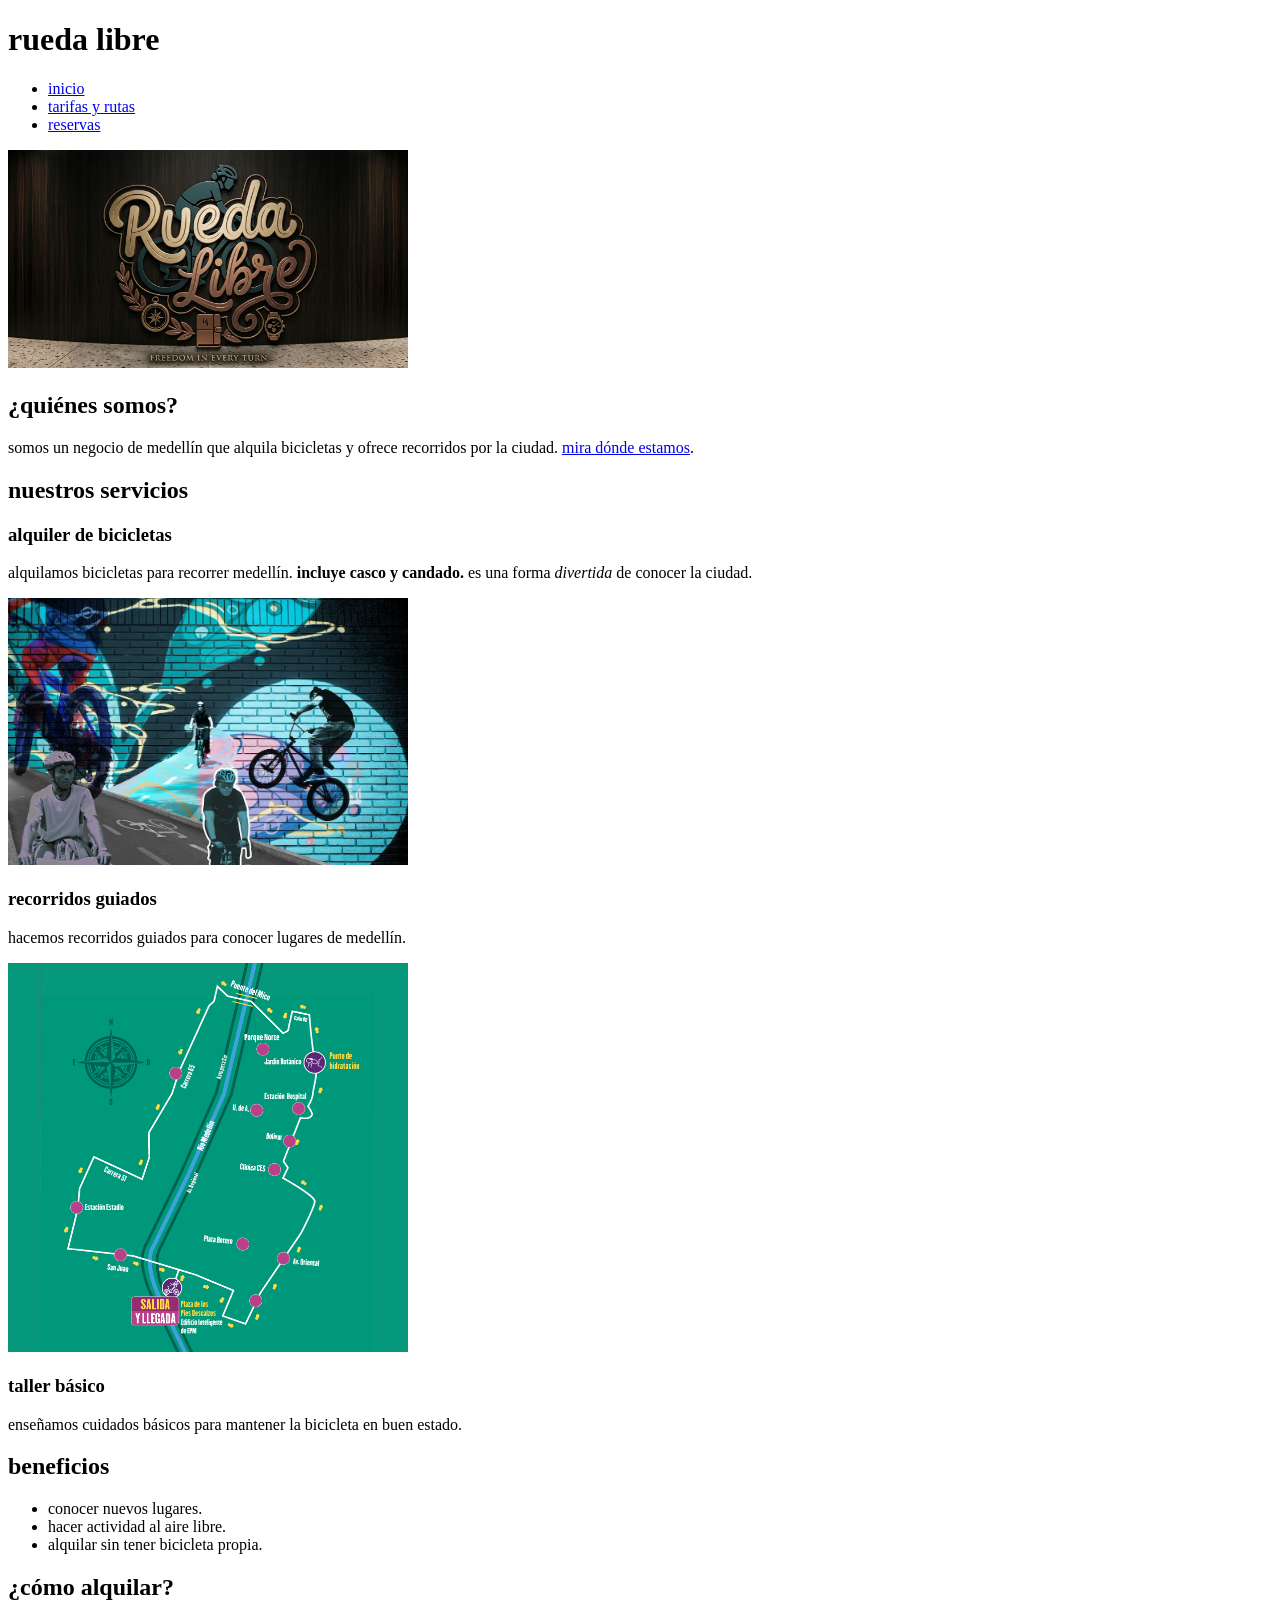
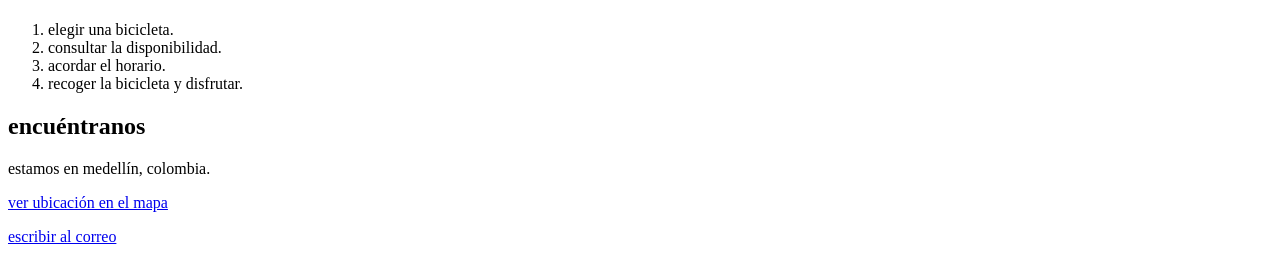
==== index.html @ 430a4cca "actualizar bitacora y estilos" ====
<!DOCTYPE html>
<html lang="es">
<head>
    <meta charset="UTF-8">
    <title>rueda libre</title>
</head>
<body>

    <h1>rueda libre</h1>
      
<ul>
    <li><a href="index.html">inicio</a></li>
    <li><a href="paginas/tarifas.html">tarifas y rutas</a></li>
    <li><a href="paginas/reservas.html">reservas</a></li>
</ul>
    <img src="img/portada.jpg" alt="bicicletas de rueda libre" width="400">

    <h2>¿quiénes somos?</h2>
    <p>somos un negocio de medellín que alquila bicicletas y ofrece recorridos por la ciudad. <a href="#encuentranos">mira dónde estamos</a>.</p>

    <h2>nuestros servicios</h2>

    <h3>alquiler de bicicletas</h3>
    <p>alquilamos bicicletas para recorrer medellín. <strong>incluye casco y candado.</strong> es una forma <em>divertida</em> de conocer la ciudad.</p>
    <img src="img/bicicleta.jpg" alt="bicicleta para alquilar" width="400">

    <h3>recorridos guiados</h3>
    <p>hacemos recorridos guiados para conocer lugares de medellín.</p>
    <img src="img/rutas.jpg" alt="personas recorriendo una ruta en bicicleta" width="400">

    <h3>taller básico</h3>
    <p>enseñamos cuidados básicos para mantener la bicicleta en buen estado.</p>

    <h2>beneficios</h2>
    <ul>
        <li>conocer nuevos lugares.</li>
        <li>hacer actividad al aire libre.</li>
        <li>alquilar sin tener bicicleta propia.</li>
    </ul>

    <h2>¿cómo alquilar?</h2>
    <ol>
        <li>elegir una bicicleta.</li>
        <li>consultar la disponibilidad.</li>
        <li>acordar el horario.</li>
        <li>recoger la bicicleta y disfrutar.</li>
    </ol>

    <h2 id="encuentranos">encuéntranos</h2>
    <p>estamos en medellín, colombia.</p>
    <p><a href="https://www.google.com/maps/search/?api=1&query=Medellin+Colombia" target="_blank">ver ubicación en el mapa</a></p>
    <p><a href="mailto:hola@ruedalibre.example">escribir al correo</a></p>

</body>
</html>
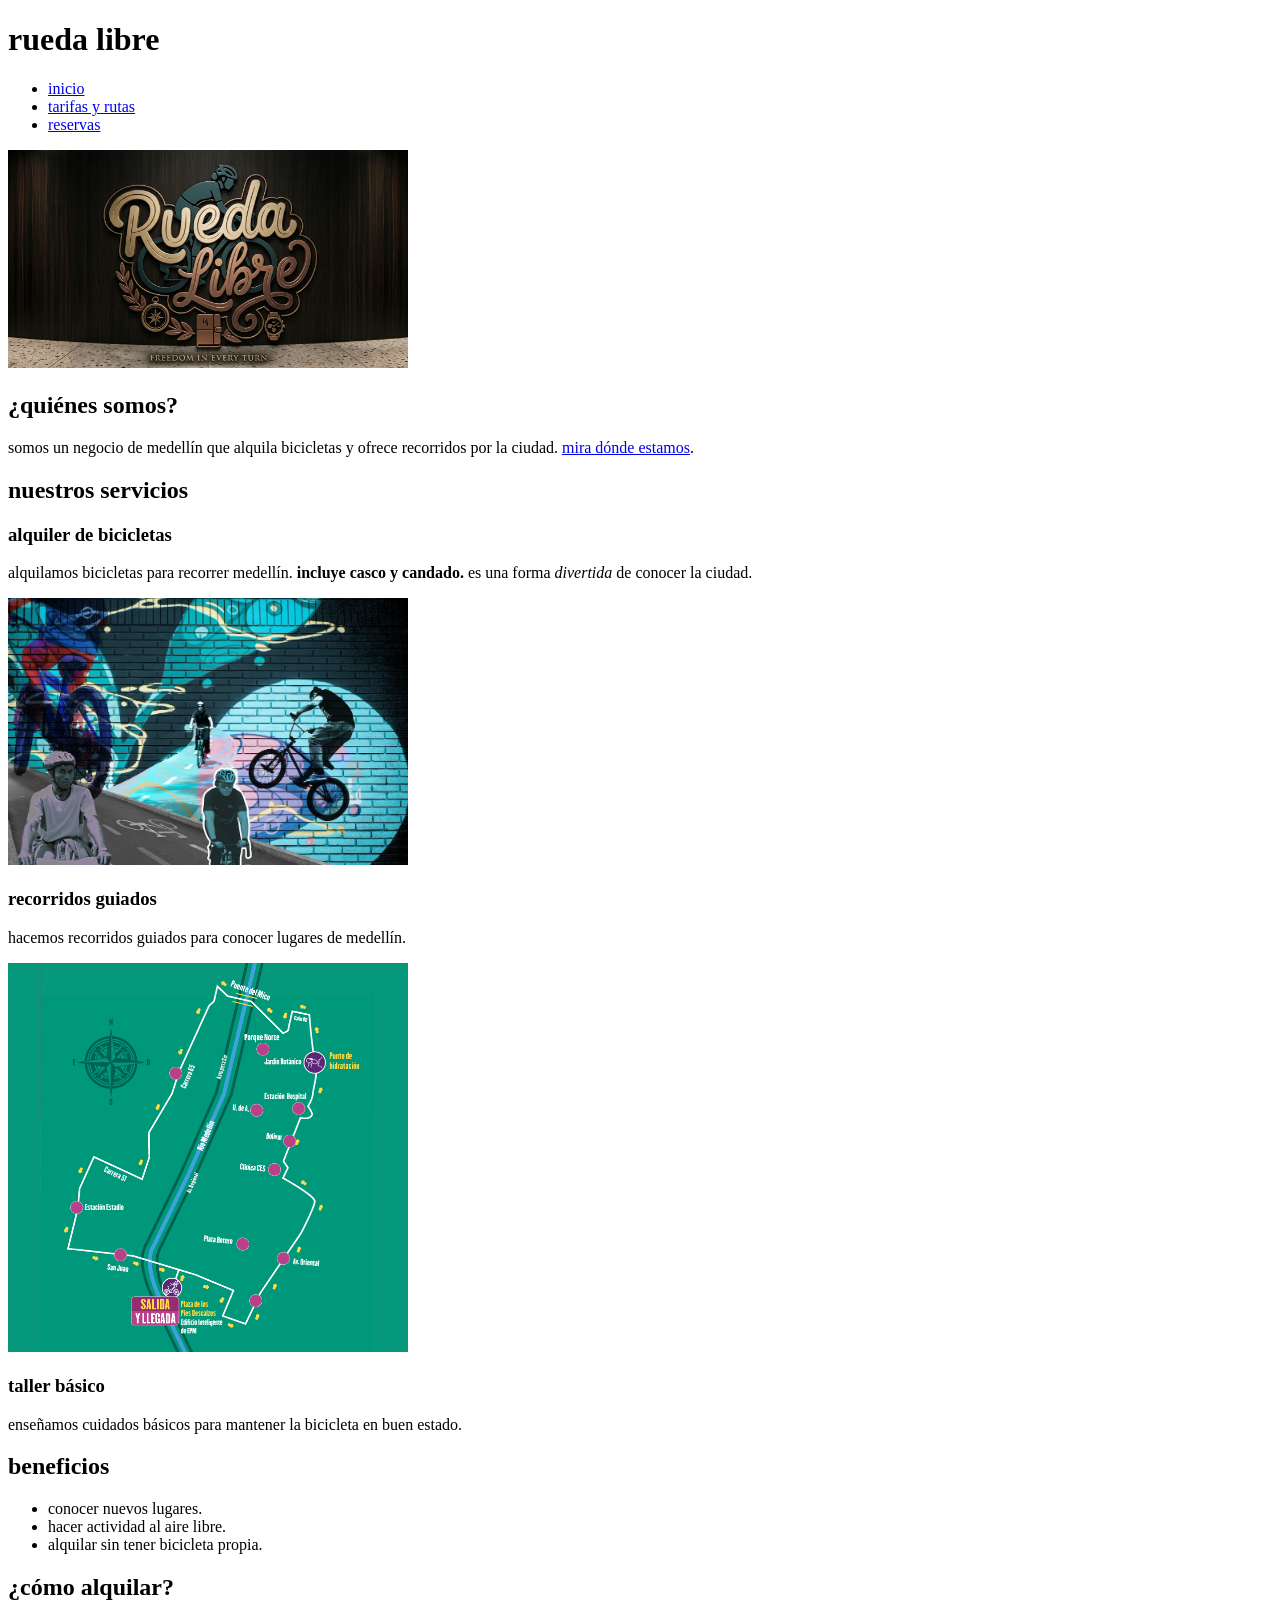
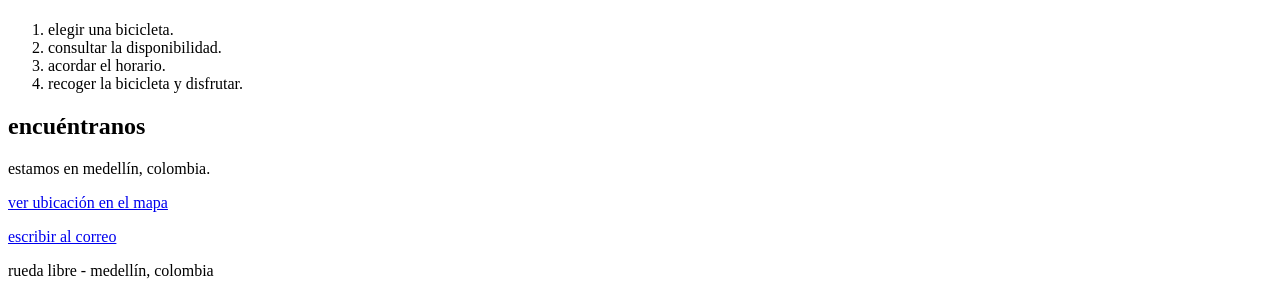
==== commit 44a6f38a: "mini reto 5 estructura semantica" ====
--- a/index.html
+++ b/index.html
@@ -1,55 +1,86 @@
+
+
 <!DOCTYPE html>
 <html lang="es">
 <head>
     <meta charset="UTF-8">
+    <meta name="viewport" content="width=device-width, initial-scale=1.0">
     <title>rueda libre</title>
 </head>
 <body>
 
-    <h1>rueda libre</h1>
-      
-<ul>
-    <li><a href="index.html">inicio</a></li>
-    <li><a href="paginas/tarifas.html">tarifas y rutas</a></li>
-    <li><a href="paginas/reservas.html">reservas</a></li>
-</ul>
-    <img src="img/portada.jpg" alt="bicicletas de rueda libre" width="400">
+    <header>
+        <h1>rueda libre</h1>
 
-    <h2>¿quiénes somos?</h2>
-    <p>somos un negocio de medellín que alquila bicicletas y ofrece recorridos por la ciudad. <a href="#encuentranos">mira dónde estamos</a>.</p>
+        <nav>
+            <ul>
+                <li><a href="index.html">inicio</a></li>
+                <li><a href="paginas/tarifas.html">tarifas y rutas</a></li>
+                <li><a href="paginas/reservas.html">reservas</a></li>
+            </ul>
+        </nav>
+    </header>
 
-    <h2>nuestros servicios</h2>
+    <main>
+        <img src="img/portada.jpg" alt="bicicletas de rueda libre" width="400">
 
-    <h3>alquiler de bicicletas</h3>
-    <p>alquilamos bicicletas para recorrer medellín. <strong>incluye casco y candado.</strong> es una forma <em>divertida</em> de conocer la ciudad.</p>
-    <img src="img/bicicleta.jpg" alt="bicicleta para alquilar" width="400">
+        <section>
+            <h2>¿quiénes somos?</h2>
+            <p>somos un negocio de medellín que alquila bicicletas y ofrece recorridos por la ciudad. <a href="#encuentranos">mira dónde estamos</a>.</p>
+        </section>
 
-    <h3>recorridos guiados</h3>
-    <p>hacemos recorridos guiados para conocer lugares de medellín.</p>
-    <img src="img/rutas.jpg" alt="personas recorriendo una ruta en bicicleta" width="400">
+        <section>
+            <h2>nuestros servicios</h2>
 
-    <h3>taller básico</h3>
-    <p>enseñamos cuidados básicos para mantener la bicicleta en buen estado.</p>
+            <article>
+                <h3>alquiler de bicicletas</h3>
+                <p>alquilamos bicicletas para recorrer medellín. <strong>incluye casco y candado.</strong> es una forma <em>divertida</em> de conocer la ciudad.</p>
+                <img src="img/bicicleta.jpg" alt="bicicleta para alquilar" width="400">
+            </article>
 
-    <h2>beneficios</h2>
-    <ul>
-        <li>conocer nuevos lugares.</li>
-        <li>hacer actividad al aire libre.</li>
-        <li>alquilar sin tener bicicleta propia.</li>
-    </ul>
+            <article>
+                <h3>recorridos guiados</h3>
+                <p>hacemos recorridos guiados para conocer lugares de medellín.</p>
+                <img src="img/rutas.jpg" alt="personas recorriendo una ruta en bicicleta" width="400">
+            </article>
 
-    <h2>¿cómo alquilar?</h2>
-    <ol>
-        <li>elegir una bicicleta.</li>
-        <li>consultar la disponibilidad.</li>
-        <li>acordar el horario.</li>
-        <li>recoger la bicicleta y disfrutar.</li>
-    </ol>
+            <article>
+                <h3>taller básico</h3>
+                <p>enseñamos cuidados básicos para mantener la bicicleta en buen estado.</p>
+            </article>
+        </section>
 
-    <h2 id="encuentranos">encuéntranos</h2>
-    <p>estamos en medellín, colombia.</p>
-    <p><a href="https://www.google.com/maps/search/?api=1&query=Medellin+Colombia" target="_blank">ver ubicación en el mapa</a></p>
-    <p><a href="mailto:hola@ruedalibre.example">escribir al correo</a></p>
+        <section>
+            <h2>beneficios</h2>
+            <ul>
+                <li>conocer nuevos lugares.</li>
+                <li>hacer actividad al aire libre.</li>
+                <li>alquilar sin tener bicicleta propia.</li>
+            </ul>
+        </section>
+        <section>
+            <h2>¿cómo alquilar?</h2>
+            <ol>
+                <li>elegir una bicicleta.</li>
+                <li>consultar la disponibilidad.</li>
+                <li>acordar el horario.</li>
+                <li>recoger la bicicleta y disfrutar.</li>
+            </ol>
+        </section>
+        <section id="encuentranos">
+            <h2>encuéntranos</h2>
+            <p>estamos en medellín, colombia.</p>
+            <p><a href="https://www.google.com/maps/search/?api=1&query=Medellin+Colombia" target="_blank" rel="noopener noreferrer">ver ubicación en el mapa</a></p>
+            <p><a href="mailto:hola@ruedalibre.example">escribir al correo</a></p>
+        </section>
+    </main>
+
+
+    <footer>
+        <p>rueda libre - medellín, colombia</p>
+    </footer>
+
 
 </body>
-</html>
+   
+  </html>
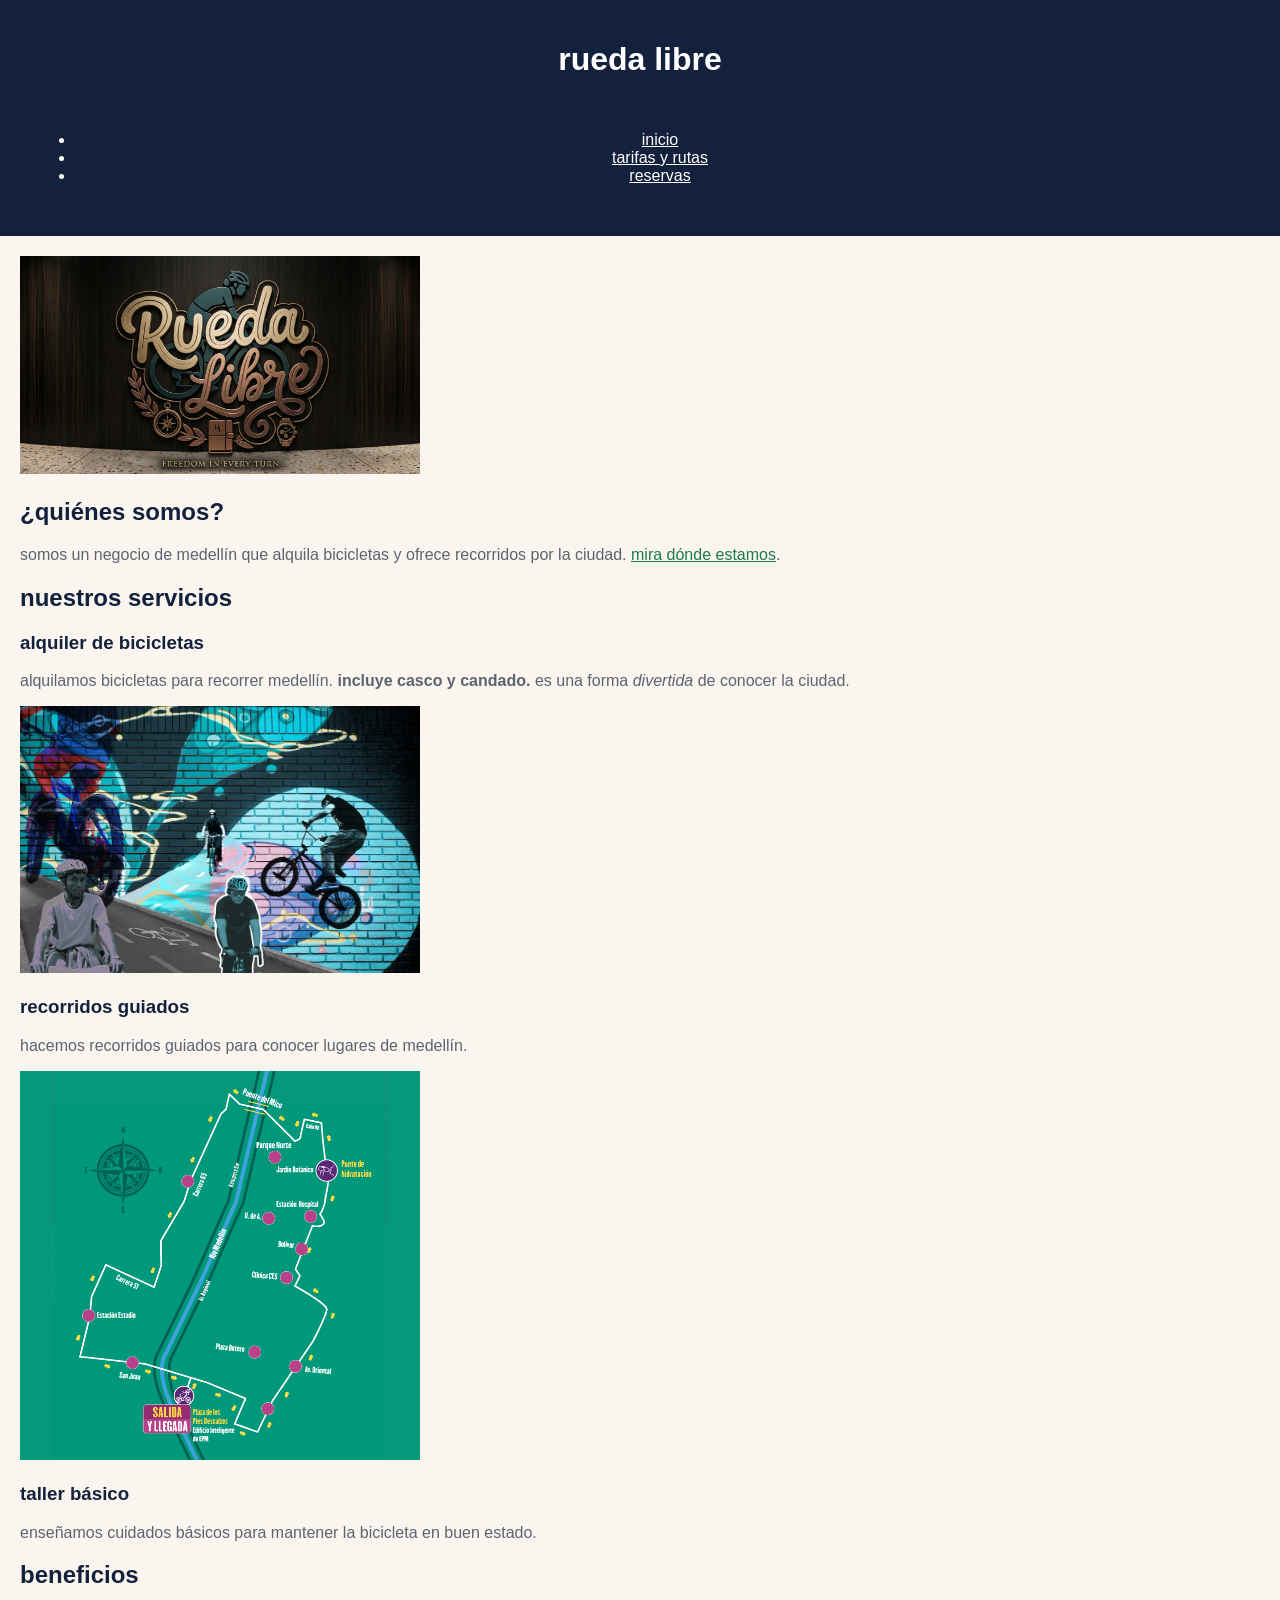
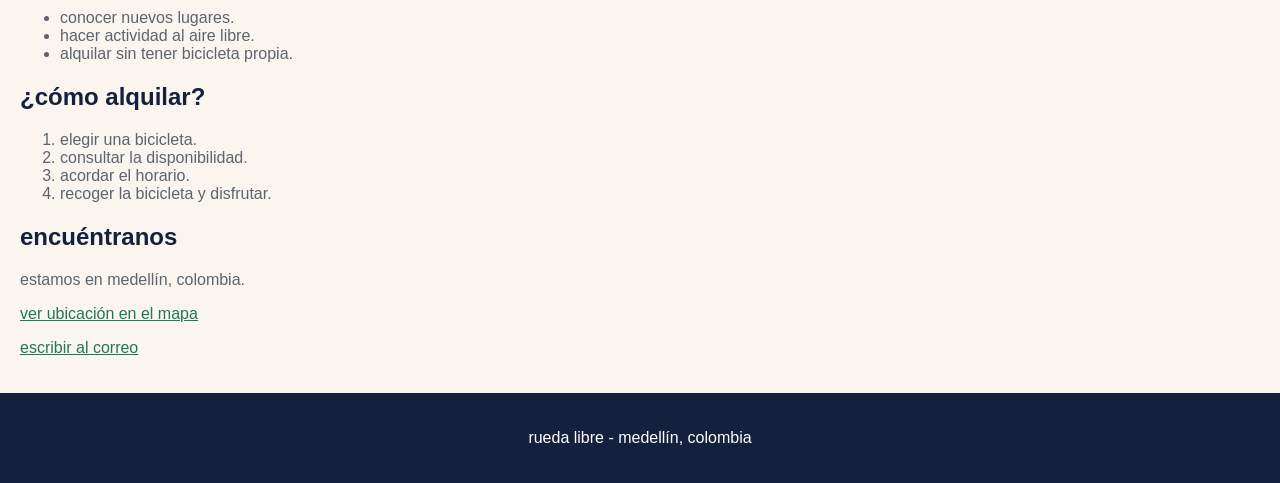
==== commit ede2d760: "mini reto 8 parte de css con colores" ====
--- a/index.html
+++ b/index.html
@@ -6,6 +6,7 @@
     <meta charset="UTF-8">
     <meta name="viewport" content="width=device-width, initial-scale=1.0">
     <title>rueda libre</title>
+    <link rel="stylesheet" href="css/styles.css">
 </head>
 <body>
 
--- a/css/styles.css
+++ b/css/styles.css
@@ -0,0 +1,128 @@
+
+body {
+    font-family: Arial, sans-serif;
+    background-color: #FAF6EF;
+    color: #5B6470;
+    margin: 0;
+    padding: 0;
+}
+
+h1, h2, h3 {
+    color: #14213D;
+}
+
+
+header {
+    background-color: #14213D;
+    color: white;
+    text-align: center;
+    padding: 20px;
+}
+
+header h1 {
+    color: white;
+}
+
+
+nav {
+    background-color: #14213D;
+    padding: 15px;
+    text-align: center;
+}
+
+nav a {
+    color: white;
+    margin: 10px;
+}
+
+nav a:hover {
+    color: #F39A2B;
+}
+
+/* Contenido */
+
+main {
+    padding: 20px;
+}
+
+a {
+    color: #1E7A4F;
+  }
+
+button {
+    background-color: #1E7A4F;
+    color: white;
+    padding: 10px 15px;
+    border: none;
+    border-radius: 5px;
+    cursor: pointer;
+}
+
+button:hover {
+    background-color: #14213D;
+}
+
+
+table {
+    width: 100%;
+    border-collapse: collapse;
+}
+
+th, td {
+    border: 1px solid #5B6470;
+    padding: 10px;
+    text-align: center;
+}
+
+th {
+    background-color: #14213D;
+    color: white;
+}
+
+
+img {
+    max-width: 100%;
+    height: auto;
+}
+
+
+label {
+    display: block;
+    margin-top: 10px;
+    color: #14213D;
+}
+
+input, select, textarea {
+    padding: 10px;
+    margin-top: 5px;
+    margin-bottom: 10px;
+    border: 1px solid #5B6470;
+    border-radius: 4px;
+}
+
+
+a:focus, button:focus, input:focus, textarea:focus, select:focus {
+    outline: 3px solid #F39A2B;
+}
+
+
+footer {
+    background-color: #14213D;
+    color: white;
+    text-align: center;
+    padding: 20px;
+}
+
+footer a {
+    color: white;
+}
+@media (max-width: 600px) {
+    nav a {
+        display: block;
+        margin: 10px;
+    }
+
+    table {
+        font-size: 14px;
+    }
+}
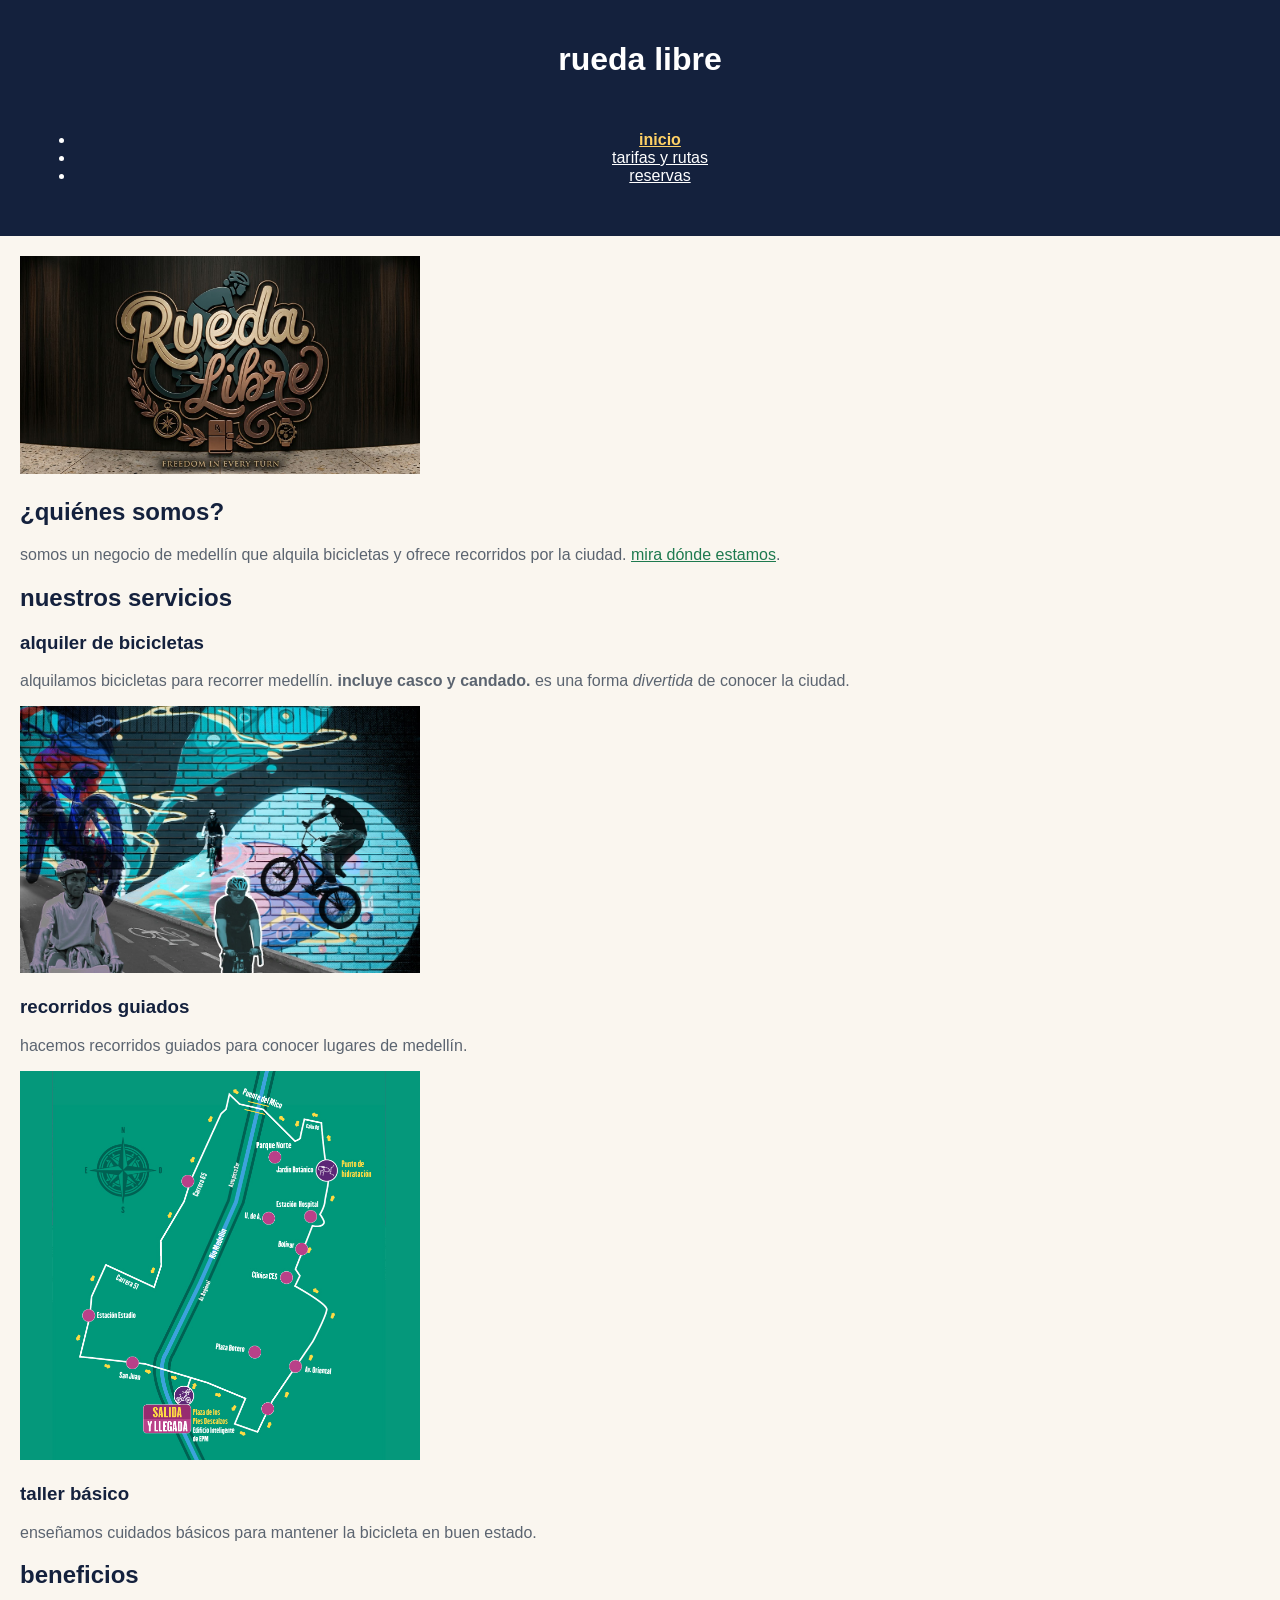
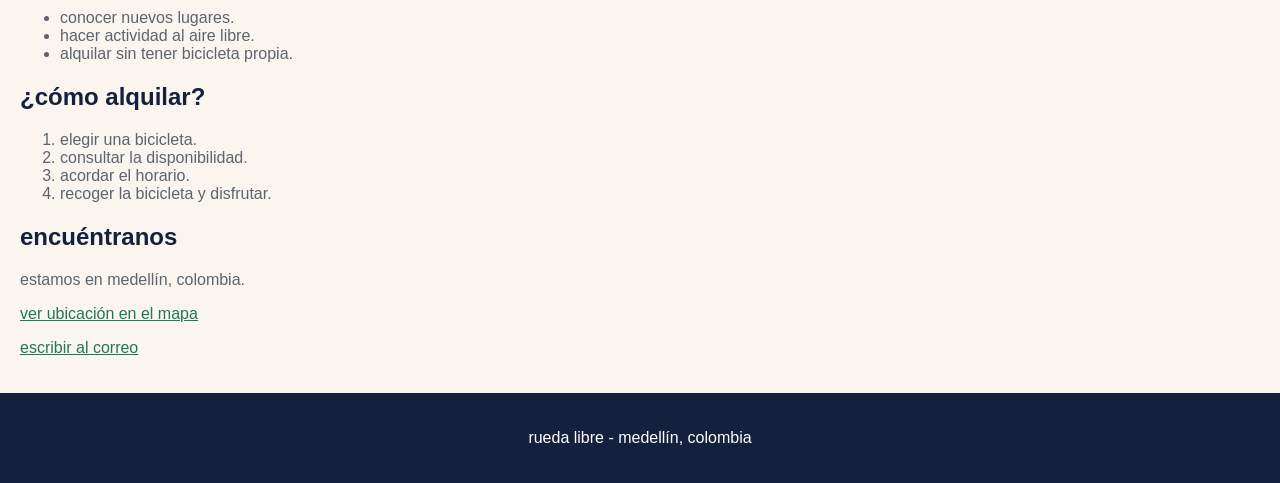
==== commit 35fd5b2f: "complete el mini reto 10" ====
--- a/index.html
+++ b/index.html
@@ -14,8 +14,8 @@
         <h1>rueda libre</h1>
 
         <nav>
-            <ul>
-                <li><a href="index.html">inicio</a></li>
+           <ul id="menu"> 
+                <li><a href="index.html"class="activo">inicio</a></li>
                 <li><a href="paginas/tarifas.html">tarifas y rutas</a></li>
                 <li><a href="paginas/reservas.html">reservas</a></li>
             </ul>
--- a/css/styles.css
+++ b/css/styles.css
@@ -1,4 +1,10 @@
-
+:root{
+  --azul-oscuro: #14213D;
+    --gris-asfalto: #5B6470;
+    --verde-ruta: #1E7A4F;
+    --naranja: #F39A2B;
+    --fondo: #FAF6EF;
+}
 body {
     font-family: Arial, sans-serif;
     background-color: #FAF6EF;
@@ -22,25 +28,29 @@
 header h1 {
     color: white;
 }
-
-
 nav {
-    background-color: #14213D;
-    padding: 15px;
-    text-align: center;
-}
-
-nav a {
-    color: white;
-    margin: 10px;
-}
-
-nav a:hover {
-    color: #F39A2B;
-}
-
-/* Contenido */
-
+ background-color: #14213D;
+ padding: 15px;
+ text-align: center;
+ }
+ #menu a {
+ color: white;
+ margin: 10px;
+ }
+ #menu a:hover {
+ color: #FFD166;
+ text-decoration: underline;
+ }
+  #menu a.activo {
+ color: #FFD166;
+ font-weight: bold;
+ text-decoration: underline;
+ }
+ #menu a:focus {
+ color: #FFD166;
+ outline: 3px solid #FFD166;
+ outline-offset: 4px;
+  }
 main {
     padding: 20px;
 }
@@ -116,7 +126,7 @@
 footer a {
     color: white;
 }
-@media (max-width: 600px) {
+  @media (max-width: 600px) {
     nav a {
         display: block;
         margin: 10px;
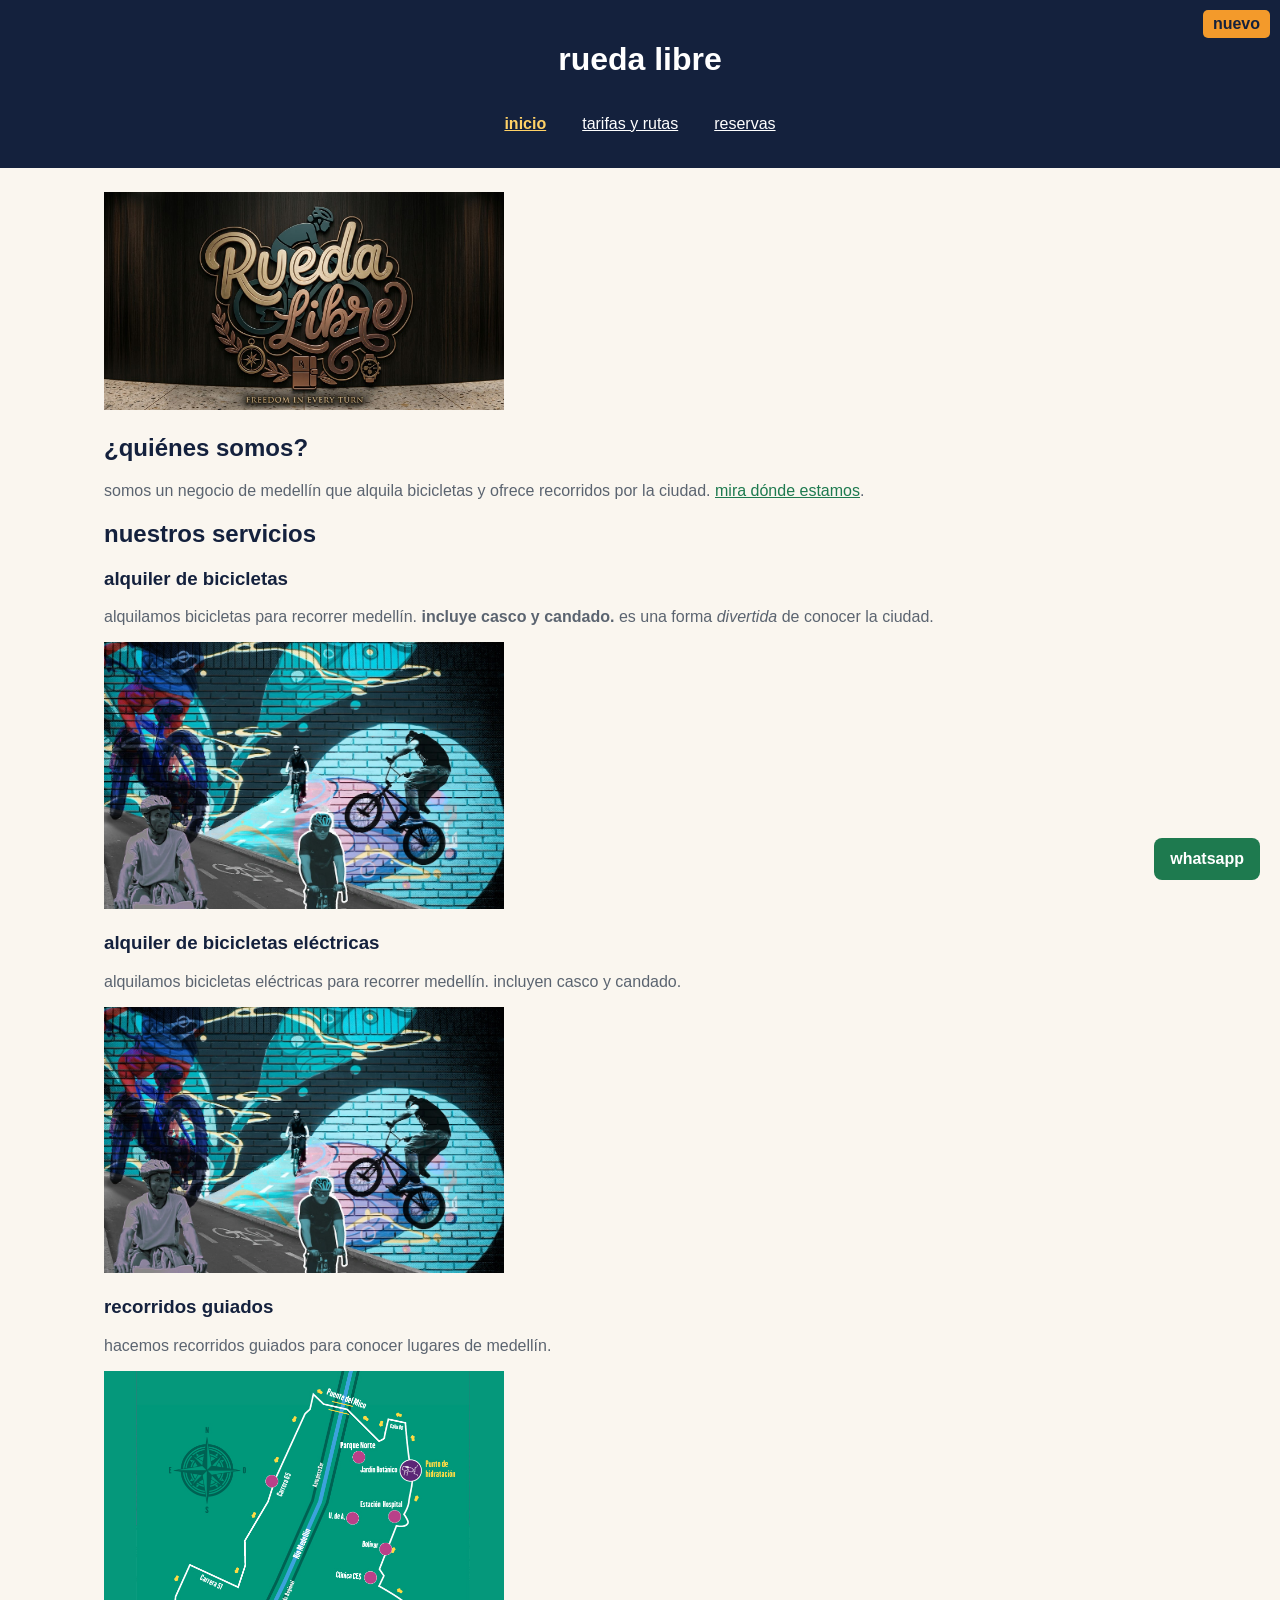
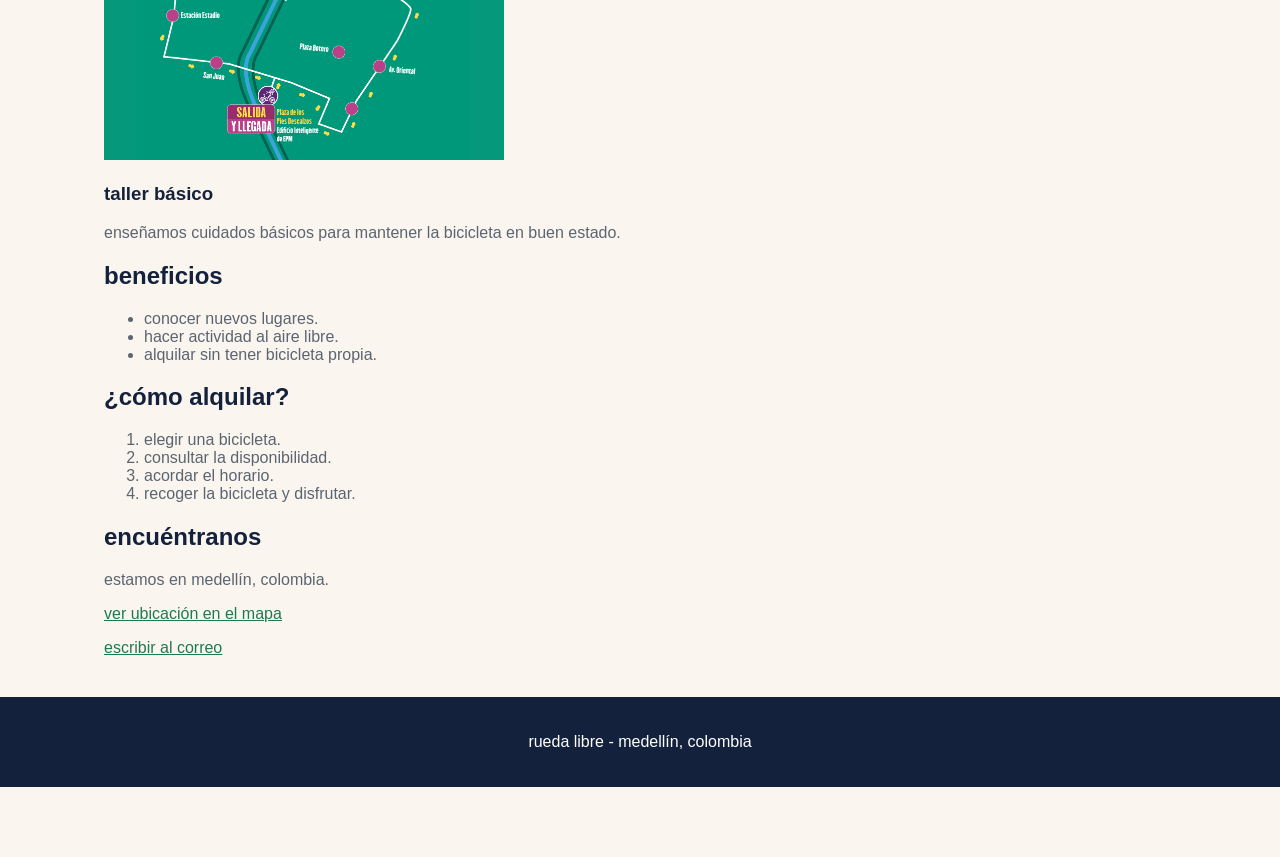
==== commit ff7e5368: "terminacion del mini reto 12 y semana 1" ====
--- a/index.html
+++ b/index.html
@@ -1,5 +1,3 @@
-
-
 <!DOCTYPE html>
 <html lang="es">
 <head>
@@ -14,8 +12,8 @@
         <h1>rueda libre</h1>
 
         <nav>
-           <ul id="menu"> 
-                <li><a href="index.html"class="activo">inicio</a></li>
+            <ul id="menu">
+                <li><a href="index.html" class="activo">inicio</a></li>
                 <li><a href="paginas/tarifas.html">tarifas y rutas</a></li>
                 <li><a href="paginas/reservas.html">reservas</a></li>
             </ul>
@@ -39,6 +37,13 @@
                 <img src="img/bicicleta.jpg" alt="bicicleta para alquilar" width="400">
             </article>
 
+            <article class="servicio-electrico">
+                <span class="etiqueta-nuevo">nuevo</span>
+                <h3>alquiler de bicicletas eléctricas</h3>
+                <p>alquilamos bicicletas eléctricas para recorrer medellín. incluyen casco y candado.</p>
+                <img src="img/bicicleta.jpg" alt="bicicleta eléctrica para alquilar" width="400">
+            </article>
+
             <article>
                 <h3>recorridos guiados</h3>
                 <p>hacemos recorridos guiados para conocer lugares de medellín.</p>
@@ -59,6 +64,7 @@
                 <li>alquilar sin tener bicicleta propia.</li>
             </ul>
         </section>
+
         <section>
             <h2>¿cómo alquilar?</h2>
             <ol>
@@ -68,6 +74,7 @@
                 <li>recoger la bicicleta y disfrutar.</li>
             </ol>
         </section>
+
         <section id="encuentranos">
             <h2>encuéntranos</h2>
             <p>estamos en medellín, colombia.</p>
@@ -76,12 +83,11 @@
         </section>
     </main>
 
-
     <footer>
         <p>rueda libre - medellín, colombia</p>
     </footer>
 
+    <a class="whatsapp" href="https://wa.me/573000000000" target="_blank" rel="noopener noreferrer">whatsapp</a>
 
 </body>
-   
-  </html>
+    </html>
--- a/css/styles.css
+++ b/css/styles.css
@@ -1,25 +1,34 @@
-:root{
-  --azul-oscuro: #14213D;
+:root {
+    --azul-oscuro: #14213D;
     --gris-asfalto: #5B6470;
     --verde-ruta: #1E7A4F;
     --naranja: #F39A2B;
     --fondo: #FAF6EF;
-}
+    --espacio-1: 0.5rem;
+    --espacio-2: 1rem;
+    --espacio-3: 1.5rem;
+    --espacio-4: 2rem;
+}
+
+* {
+    box-sizing: border-box;
+}
+
 body {
     font-family: Arial, sans-serif;
-    background-color: #FAF6EF;
-    color: #5B6470;
+    background-color: var(--fondo);
+    color: var(--gris-asfalto);
     margin: 0;
     padding: 0;
+    padding-bottom: 70px;
 }
 
 h1, h2, h3 {
-    color: #14213D;
-}
-
+    color: var(--azul-oscuro);
+}
 
 header {
-    background-color: #14213D;
+    background-color: var(--azul-oscuro);
     color: white;
     text-align: center;
     padding: 20px;
@@ -28,96 +37,206 @@
 header h1 {
     color: white;
 }
+
 nav {
- background-color: #14213D;
- padding: 15px;
- text-align: center;
- }
- #menu a {
- color: white;
- margin: 10px;
- }
- #menu a:hover {
- color: #FFD166;
- text-decoration: underline;
- }
-  #menu a.activo {
- color: #FFD166;
- font-weight: bold;
- text-decoration: underline;
- }
- #menu a:focus {
- color: #FFD166;
- outline: 3px solid #FFD166;
- outline-offset: 4px;
-  }
+    background-color: var(--azul-oscuro);
+    padding: 15px;
+    text-align: center;
+}
+
+#menu {
+    display: flex;
+    justify-content: center;
+    flex-wrap: wrap;
+    gap: var(--espacio-2);
+    list-style: none;
+    padding: 0;
+    margin: 0;
+}
+
+#menu a {
+    color: white;
+    margin: 10px;
+}
+
+#menu a:hover,
+#menu a.activo {
+    color: #FFD166;
+    text-decoration: underline;
+}
+
+#menu a.activo {
+    font-weight: bold;
+}
+
+#menu a:focus {
+    color: #FFD166;
+    outline: 3px solid #FFD166;
+    outline-offset: 4px;
+}
+
 main {
-    padding: 20px;
+    width: 100%;
+    max-width: 70rem;
+    margin: 0 auto;
+    padding: var(--espacio-3);
+}
+
+.portada {
+    min-height: 70vh;
+}
+
+.servicios {
+    display: flex;
+    flex-wrap: wrap;
+    gap: var(--espacio-3);
+}
+
+.servicio {
+    position: relative;
+    flex: 1 1 15rem;
+    padding: var(--espacio-3);
+    border: 1px solid var(--gris-asfalto);
+    border-radius: var(--espacio-1);
+}
+
+.servicio img {
+    width: 100%;
+    height: auto;
+    display: block;
+}
+
+.etiqueta-nuevo {
+    position: absolute;
+    top: 10px;
+    right: 10px;
+    background-color: var(--naranja);
+    color: var(--azul-oscuro);
+    padding: 5px 10px;
+    border-radius: 5px;
+    font-weight: bold;
 }
 
 a {
-    color: #1E7A4F;
-  }
+    color: var(--verde-ruta);
+}
+
+.boton-reservar {
+    display: inline-block;
+    background-color: var(--verde-ruta);
+    color: white;
+    padding: var(--espacio-2) var(--espacio-3);
+    border-radius: 5px;
+    text-decoration: none;
+    font-weight: bold;
+}
+
+.boton-reservar:hover {
+    background-color: var(--azul-oscuro);
+    color: white;
+}
 
 button {
-    background-color: #1E7A4F;
-    color: white;
-    padding: 10px 15px;
+    background-color: var(--verde-ruta);
+    color: white;
+    padding: var(--espacio-2) var(--espacio-3);
     border: none;
     border-radius: 5px;
     cursor: pointer;
 }
 
 button:hover {
-    background-color: #14213D;
-}
-
+    background-color: var(--azul-oscuro);
+}
 
 table {
     width: 100%;
     border-collapse: collapse;
+    margin: var(--espacio-3) 0;
 }
 
 th, td {
-    border: 1px solid #5B6470;
-    padding: 10px;
+    border: 1px solid var(--gris-asfalto);
+    padding: var(--espacio-2);
     text-align: center;
 }
 
 th {
-    background-color: #14213D;
-    color: white;
-}
-
+    background-color: var(--azul-oscuro);
+    color: white;
+}
 
 img {
     max-width: 100%;
     height: auto;
 }
 
-
 label {
     display: block;
-    margin-top: 10px;
-    color: #14213D;
-}
-
-input, select, textarea {
-    padding: 10px;
-    margin-top: 5px;
-    margin-bottom: 10px;
-    border: 1px solid #5B6470;
+    margin-top: var(--espacio-2);
+    margin-bottom: var(--espacio-1);
+    color: var(--azul-oscuro);
+}
+
+input:not([type="radio"]):not([type="checkbox"]),
+select,
+textarea {
+    display: block;
+    width: 100%;
+    padding: var(--espacio-2);
+    margin-bottom: var(--espacio-2);
+    border: 1px solid var(--gris-asfalto);
     border-radius: 4px;
 }
 
-
-a:focus, button:focus, input:focus, textarea:focus, select:focus {
-    outline: 3px solid #F39A2B;
-}
-
+input[type="radio"],
+input[type="checkbox"] {
+    display: inline-block;
+    width: auto;
+    margin-right: 8px;
+}
+
+input[type="radio"] + label,
+input[type="checkbox"] + label {
+    display: inline-block;
+    margin-top: 0;
+    margin-bottom: var(--espacio-2);
+}
+
+a:focus,
+button:focus,
+input:focus,
+textarea:focus,
+select:focus {
+    outline: 3px solid var(--naranja);
+    outline-offset: 2px;
+}
+
+.whatsapp {
+    position: fixed;
+    right: 20px;
+    bottom: 20px;
+    background-color: var(--verde-ruta);
+    color: white;
+    padding: 12px 16px;
+    border-radius: 8px;
+    text-decoration: none;
+    font-weight: bold;
+    z-index: 1000;
+}
+
+.whatsapp:hover {
+    background-color: var(--azul-oscuro);
+    color: white;
+}
+
+.whatsapp:focus {
+    outline: 3px solid var(--naranja);
+    outline-offset: 3px;
+}
 
 footer {
-    background-color: #14213D;
+    background-color: var(--azul-oscuro);
     color: white;
     text-align: center;
     padding: 20px;
@@ -126,13 +245,15 @@
 footer a {
     color: white;
 }
-  @media (max-width: 600px) {
-    nav a {
-        display: block;
-        margin: 10px;
+
+@media (max-width: 600px) {
+    #menu {
+        flex-direction: column;
+        align-items: center;
     }
 
     table {
         font-size: 14px;
     }
 }
+
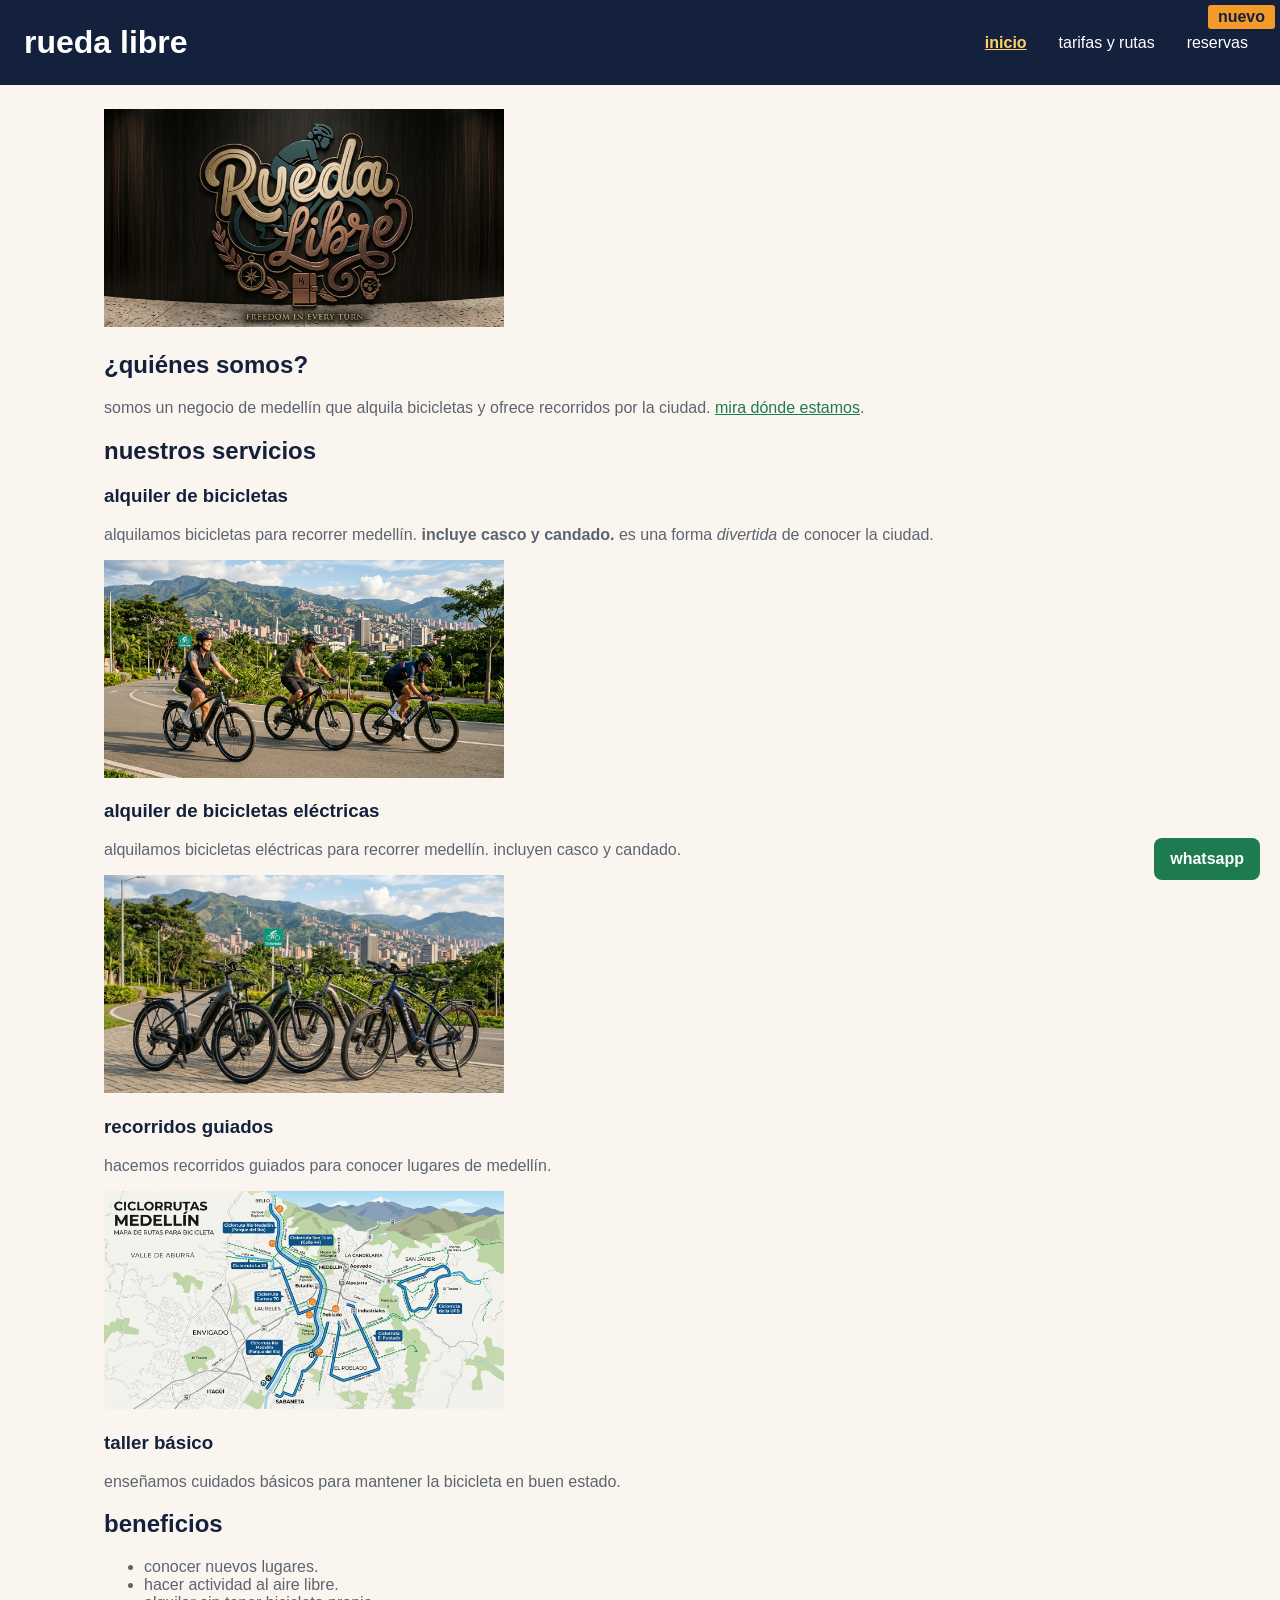
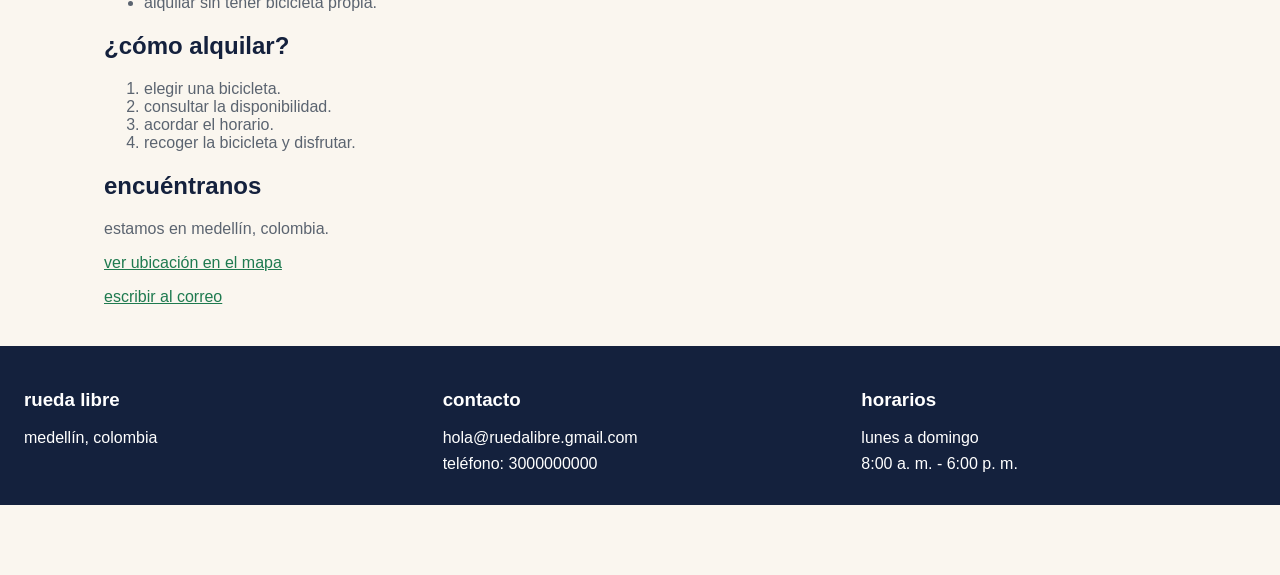
==== commit fa051088: "la mitad del mini reto 1 semana 2" ====
--- a/index.html
+++ b/index.html
@@ -41,7 +41,7 @@
                 <span class="etiqueta-nuevo">nuevo</span>
                 <h3>alquiler de bicicletas eléctricas</h3>
                 <p>alquilamos bicicletas eléctricas para recorrer medellín. incluyen casco y candado.</p>
-                <img src="img/bicicleta.jpg" alt="bicicleta eléctrica para alquilar" width="400">
+                <img src="img/bicielectrica.jpg" alt="bicicleta eléctrica para alquilar" width="400">
             </article>
 
             <article>
@@ -84,8 +84,23 @@
     </main>
 
     <footer>
-        <p>rueda libre - medellín, colombia</p>
-    </footer>
+       <div class="footer-bloque">
+        <h3>rueda libre</h3>
+        <p>medellín, colombia</p>
+    </div>
+
+    <div class="footer-bloque">
+        <h3>contacto</h3>
+        <p>hola@ruedalibre.gmail.com</p>
+        <p>teléfono: 3000000000</p>
+        </div>
+
+       <div class="footer-bloque">
+        <h3>horarios</h3>
+        <p>lunes a domingo</p>
+        <p>8:00 a. m. - 6:00 p. m.</p>
+        </div>
+     </footer>
 
     <a class="whatsapp" href="https://wa.me/573000000000" target="_blank" rel="noopener noreferrer">whatsapp</a>
 
--- a/css/styles.css
+++ b/css/styles.css
@@ -30,23 +30,28 @@
 header {
     background-color: var(--azul-oscuro);
     color: white;
+    padding: var(--espacio-3);
+    display: flex;
+    justify-content: space-between;
+    align-items: center;
+    gap: var(--espacio-3);
+    flex-wrap: wrap;
+}
+
+header h1 {
+    color: white;
+    margin: 0;
+}
+
+nav {
+    background-color: var(--azul-oscuro);
     text-align: center;
-    padding: 20px;
-}
-
-header h1 {
-    color: white;
-}
-
-nav {
-    background-color: var(--azul-oscuro);
-    padding: 15px;
-    text-align: center;
 }
 
 #menu {
     display: flex;
     justify-content: center;
+    align-items: center;
     flex-wrap: wrap;
     gap: var(--espacio-2);
     list-style: none;
@@ -56,7 +61,9 @@
 
 #menu a {
     color: white;
-    margin: 10px;
+    display: block;
+    padding: var(--espacio-1);
+    text-decoration: none;
 }
 
 #menu a:hover,
@@ -69,6 +76,7 @@
     font-weight: bold;
 }
 
+
 #menu a:focus {
     color: #FFD166;
     outline: 3px solid #FFD166;
@@ -108,12 +116,12 @@
 
 .etiqueta-nuevo {
     position: absolute;
-    top: 10px;
-    right: 10px;
+    top: 5px;
+    right: 5px;
     background-color: var(--naranja);
     color: var(--azul-oscuro);
-    padding: 5px 10px;
-    border-radius: 5px;
+    padding: 3px 10px;
+    border-radius: 3px;
     font-weight: bold;
 }
 
@@ -126,7 +134,7 @@
     background-color: var(--verde-ruta);
     color: white;
     padding: var(--espacio-2) var(--espacio-3);
-    border-radius: 5px;
+    border-radius: 4px;
     text-decoration: none;
     font-weight: bold;
 }
@@ -235,17 +243,29 @@
     outline-offset: 3px;
 }
 
+
 footer {
     background-color: var(--azul-oscuro);
     color: white;
-    text-align: center;
-    padding: 20px;
-}
-
-footer a {
-    color: white;
-}
-
+    display: flex;
+    justify-content: space-around;
+    align-items: flex-start;
+    flex-wrap: wrap;
+    gap: var(--espacio-3);
+    padding: var(--espacio-3);
+}
+footer h3 {
+    color: white;
+}
+footer p {
+    margin: var(--espacio-1) 0;
+ }
+ footer a {
+    color: white;
+  }
+ .footer-bloque {
+    flex: 1 1 12rem;
+}
 @media (max-width: 600px) {
     #menu {
         flex-direction: column;
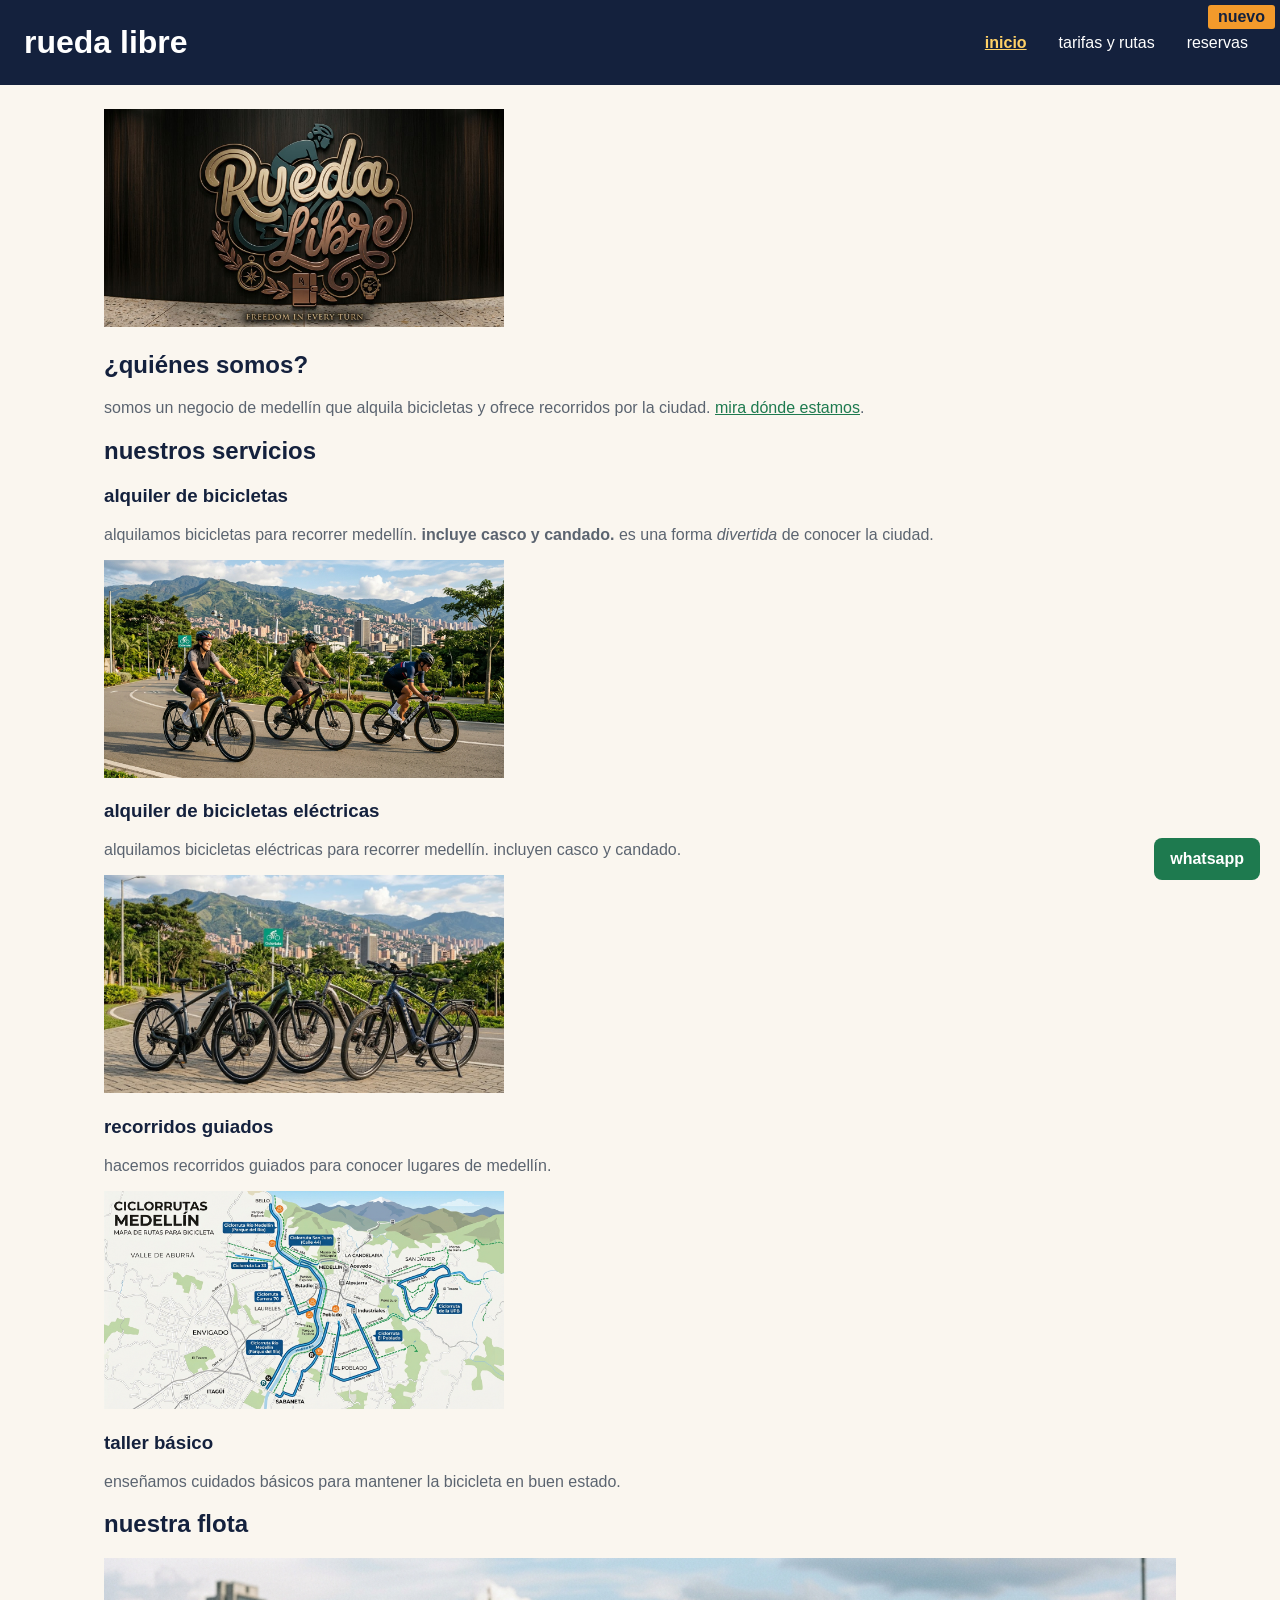
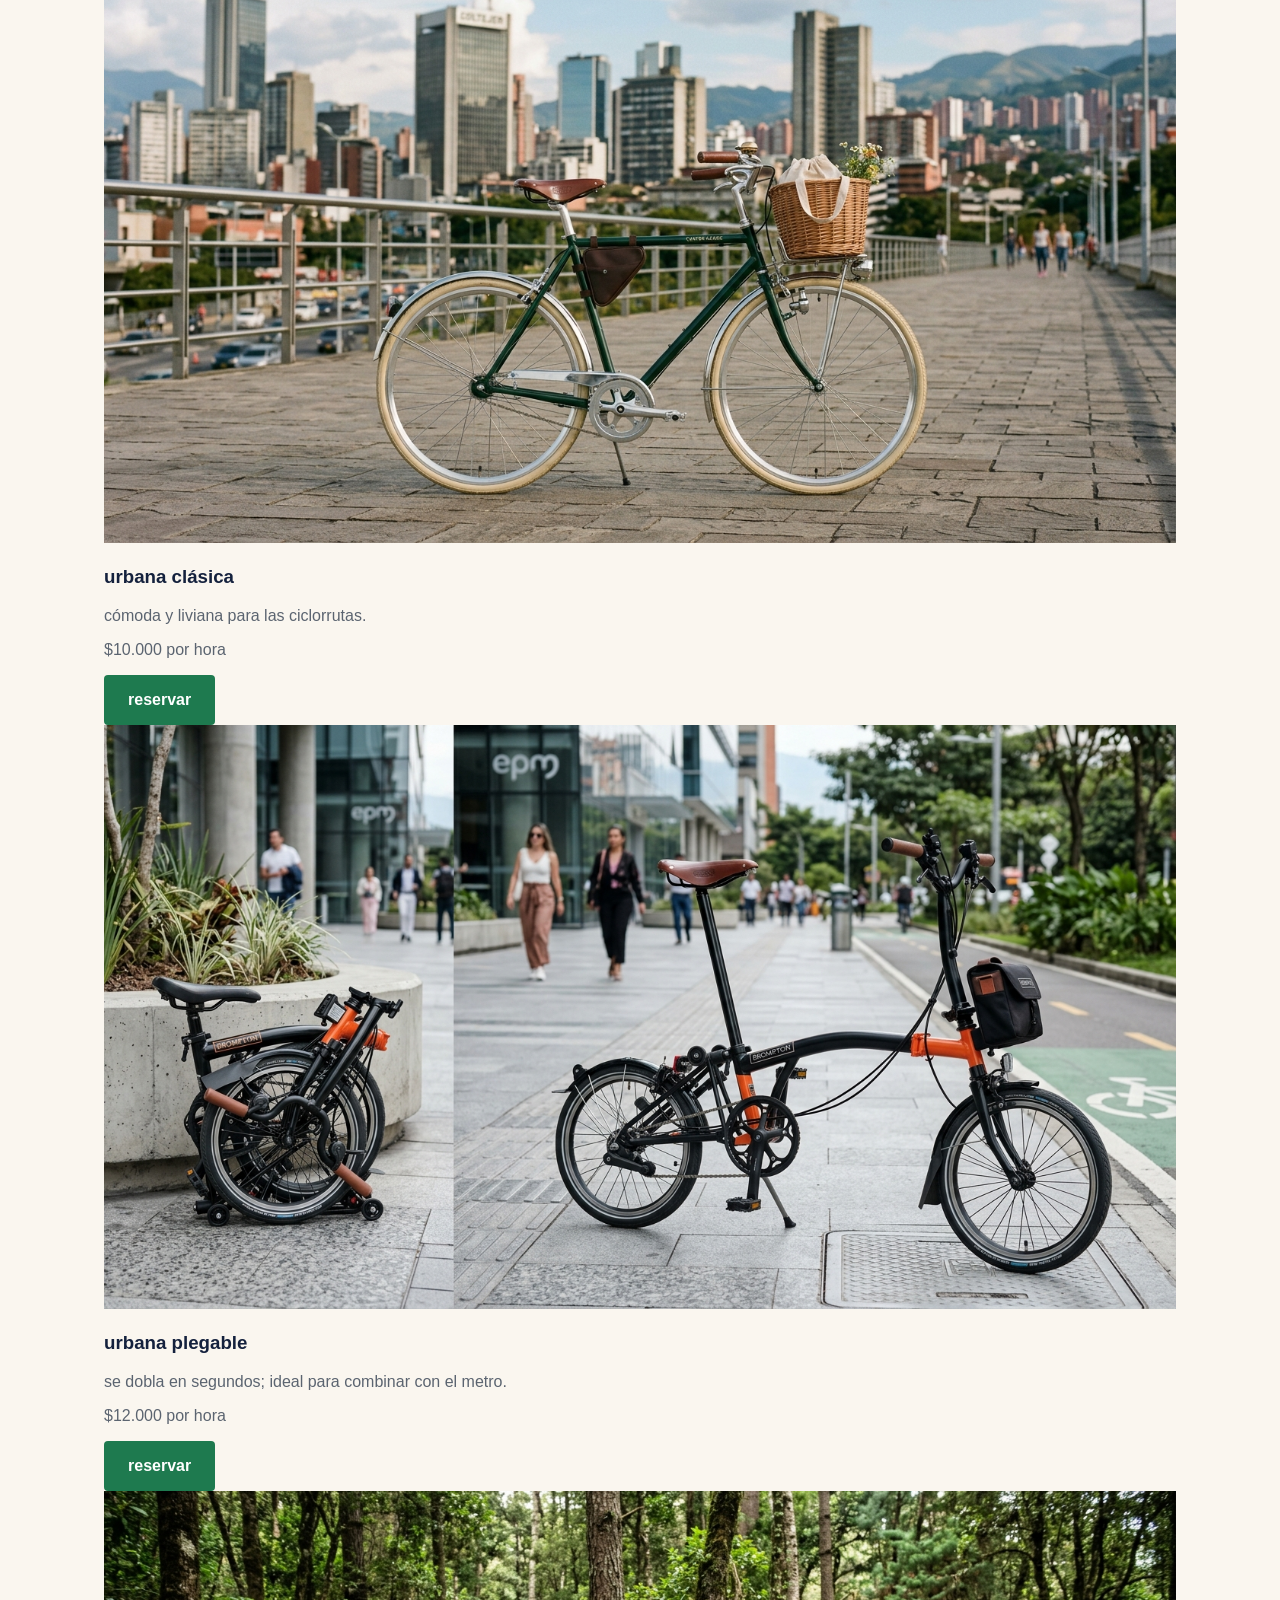
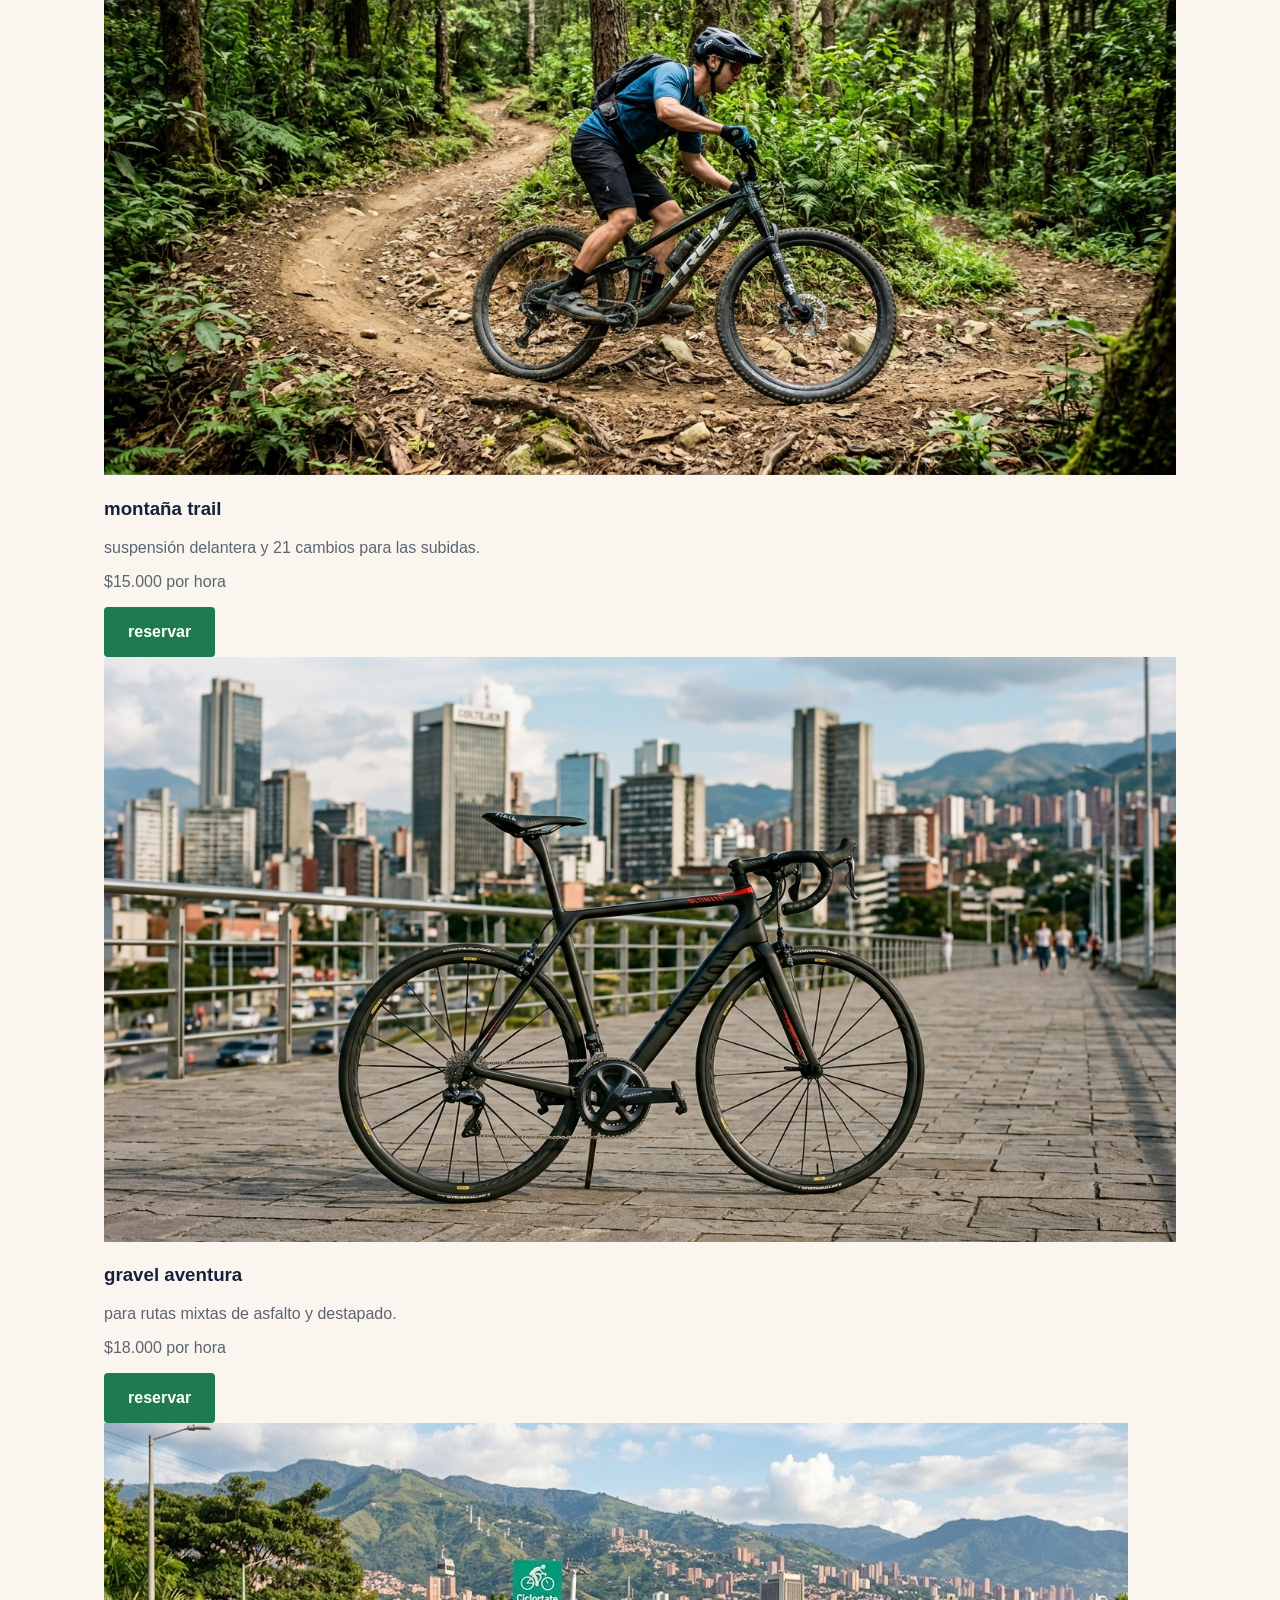
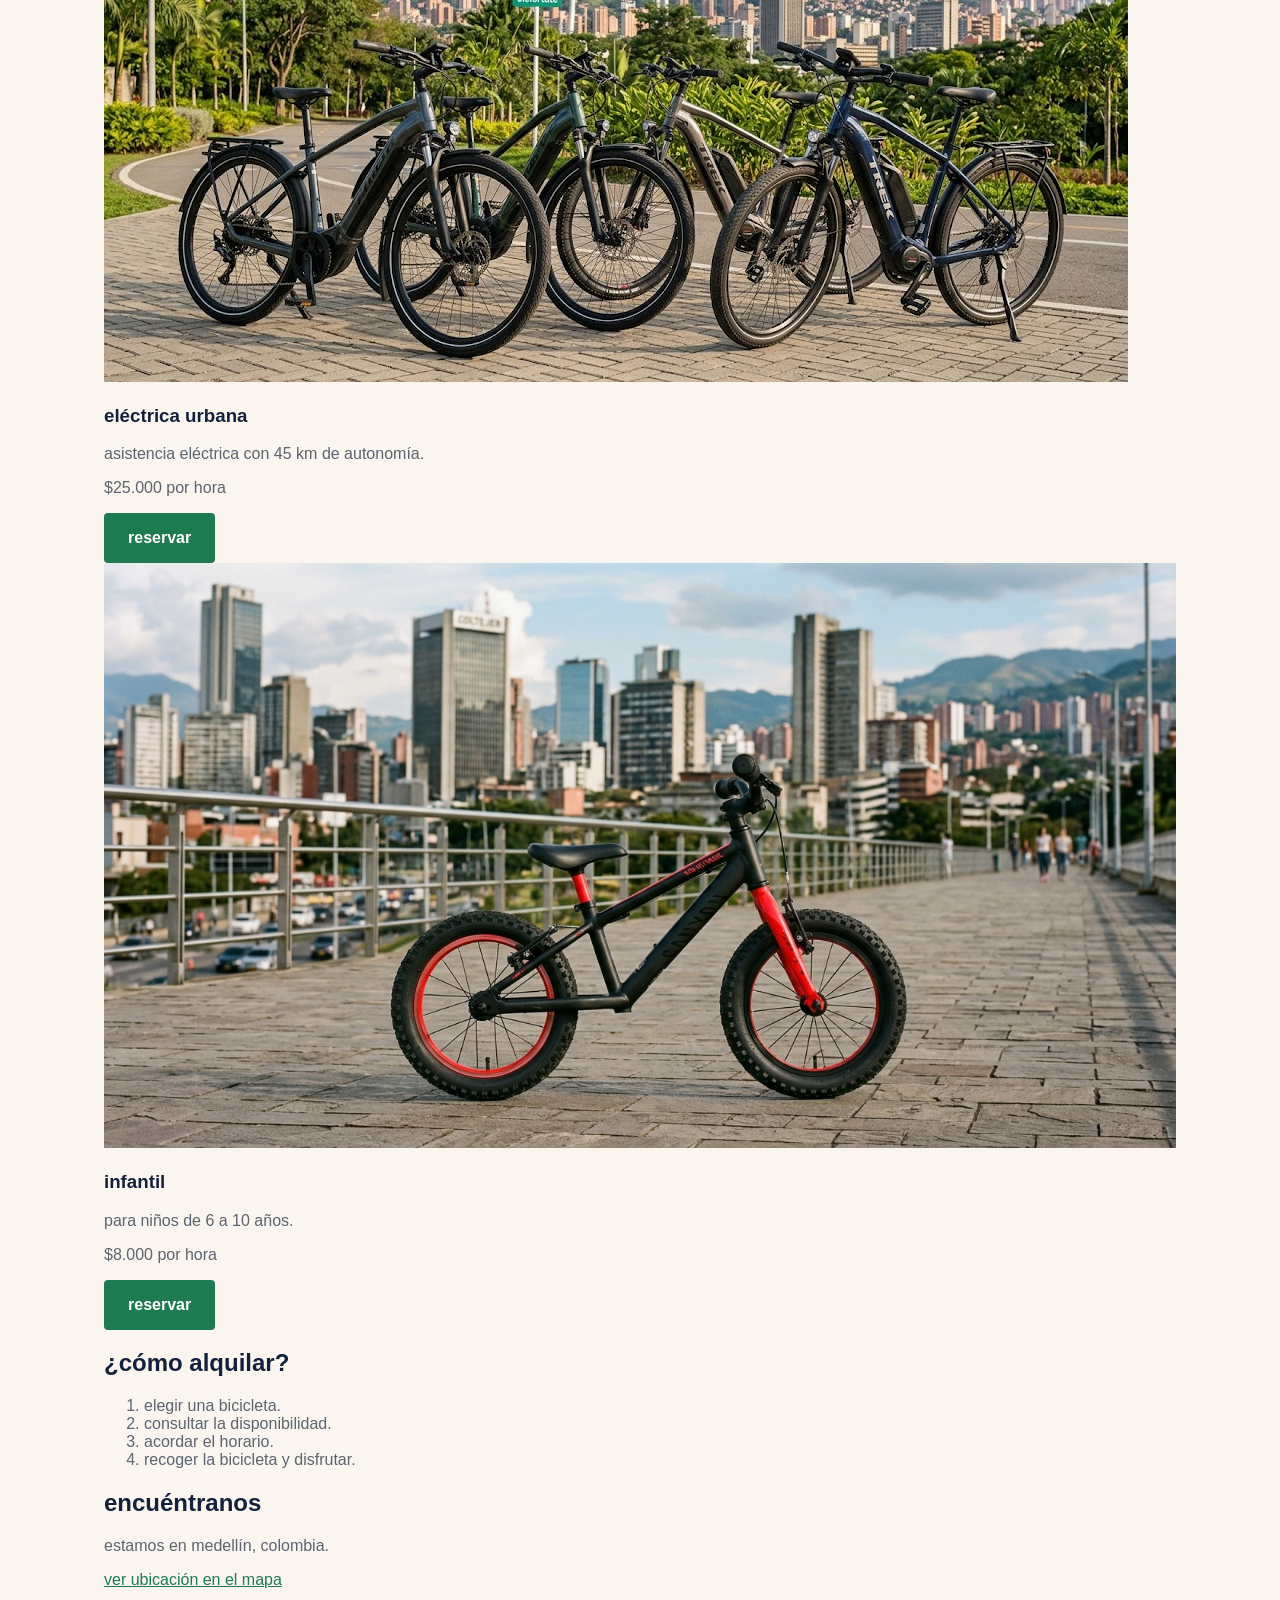
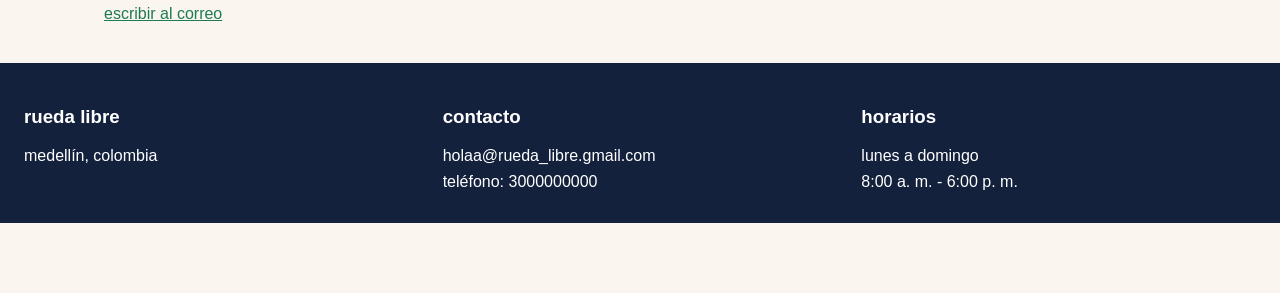
==== commit cbbe495c: "termino el mini reto 1 de la semana dos" ====
--- a/index.html
+++ b/index.html
@@ -56,14 +56,60 @@
             </article>
         </section>
 
-        <section>
-            <h2>beneficios</h2>
-            <ul>
-                <li>conocer nuevos lugares.</li>
-                <li>hacer actividad al aire libre.</li>
-                <li>alquilar sin tener bicicleta propia.</li>
-            </ul>
-        </section>
+       <section class="flota">
+           <h2>nuestra flota</h2>
+
+           <div class="flota-grid">
+
+               <article class="bici-card">
+                   <img src="img/ciclaurbananacla.jpg" alt="bicicleta urbana clasica">
+                   <h3>urbana clásica</h3>
+                   <p>cómoda y liviana para las ciclorrutas.</p>
+                   <p class="precio">$10.000 por hora</p>
+                   <a href="paginas/reservas.html" class="boton-reservar">reservar</a>
+               </article>
+
+               <article class="bici-card">
+                   <img src="img/biciplegable.jpg" alt="bicicleta urbana plegable">
+                   <h3>urbana plegable</h3>
+                   <p>se dobla en segundos; ideal para combinar con el metro.</p>
+                   <p class="precio">$12.000 por hora</p>
+                   <a href="paginas/reservas.html" class="boton-reservar">reservar</a>
+               </article>
+
+               <article class="bici-card">
+                   <img src="img/bicimontaña.jpg" alt="bicicleta de montana">
+                   <h3>montaña trail</h3>
+                   <p>suspensión delantera y 21 cambios para las subidas.</p>
+                   <p class="precio">$15.000 por hora</p>
+                   <a href="paginas/reservas.html" class="boton-reservar">reservar</a>
+               </article>
+
+               <article class="bici-card">
+                   <img src="img/ciclaruta.jpg" alt="bicicleta gravel">
+                   <h3>gravel aventura</h3>
+                   <p>para rutas mixtas de asfalto y destapado.</p>
+                   <p class="precio">$18.000 por hora</p>
+                   <a href="paginas/reservas.html" class="boton-reservar">reservar</a>
+               </article>
+
+               <article class="bici-card">
+                   <img src="img/bicielectrica.jpg" alt="bicicleta electrica urbana">
+                   <h3>eléctrica urbana</h3>
+                   <p>asistencia eléctrica con 45 km de autonomía.</p>
+                   <p class="precio">$25.000 por hora</p>
+                   <a href="paginas/reservas.html" class="boton-reservar">reservar</a>
+               </article>
+
+               <article class="bici-card">
+                   <img src="img/ciclainfantil.jpg" alt="bicicleta infantil">
+                   <h3>infantil</h3>
+                   <p>para niños de 6 a 10 años.</p>
+                   <p class="precio">$8.000 por hora</p>
+                   <a href="paginas/reservas.html" class="boton-reservar">reservar</a>
+               </article>
+           </div>
+       </section>
 
         <section>
             <h2>¿cómo alquilar?</h2>
@@ -79,7 +125,7 @@
             <h2>encuéntranos</h2>
             <p>estamos en medellín, colombia.</p>
             <p><a href="https://www.google.com/maps/search/?api=1&query=Medellin+Colombia" target="_blank" rel="noopener noreferrer">ver ubicación en el mapa</a></p>
-            <p><a href="mailto:hola@ruedalibre.example">escribir al correo</a></p>
+            <p><a href="mailto:holaa@rueda_libre.gmail.com">escribir al correo</a></p>
         </section>
     </main>
 
@@ -91,7 +137,7 @@
 
     <div class="footer-bloque">
         <h3>contacto</h3>
-        <p>hola@ruedalibre.gmail.com</p>
+        <p>holaa@rueda_libre.gmail.com</p>
         <p>teléfono: 3000000000</p>
         </div>
 
--- a/css/styles.css
+++ b/css/styles.css
@@ -112,6 +112,46 @@
     width: 100%;
     height: auto;
     display: block;
+
+
+.flota {
+   margin-top: 2rem;
+   margin-bottom: 2rem;
+}
+
+.flota-grid {
+   display: grid;
+   grid-template-columns: repeat(auto-fit, minmax(220px, 1fr));
+   gap: 1.5rem;
+}
+
+.bici-card {
+   display: flex;
+   flex-direction: column;
+   justify-content: space-between;
+   padding: 1.5rem;
+   border: 1px solid #5B6470;
+   border-radius: 8px;
+   background-color: white;
+}
+
+.bici-card img {
+   width: 100%;
+   height: 180px;
+   object-fit: cover;
+}
+
+.bici-card .precio {
+   color: #1E7A4F;
+   font-weight: bold;
+}
+
+.bici-card .boton-reservar {
+   margin-top: auto;
+   text-align: center;
+}
+
+
 }
 
 .etiqueta-nuevo {
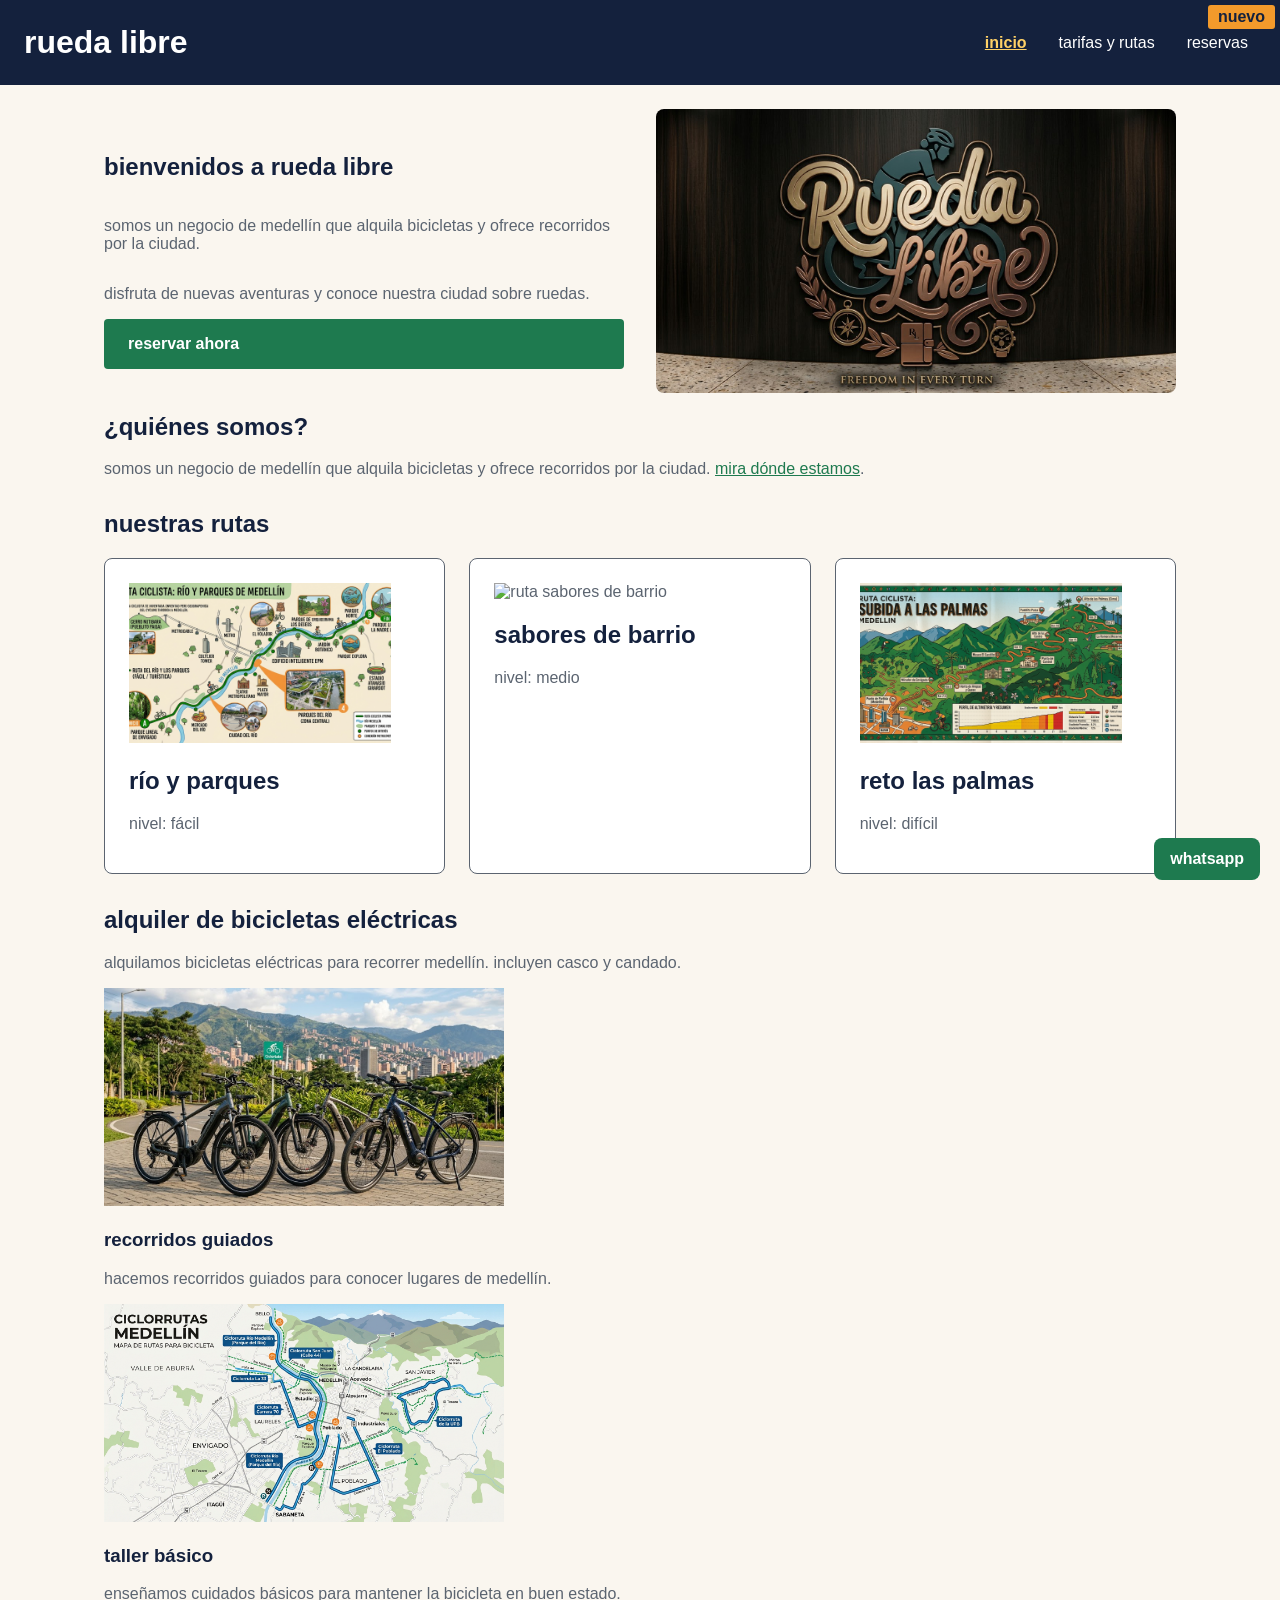
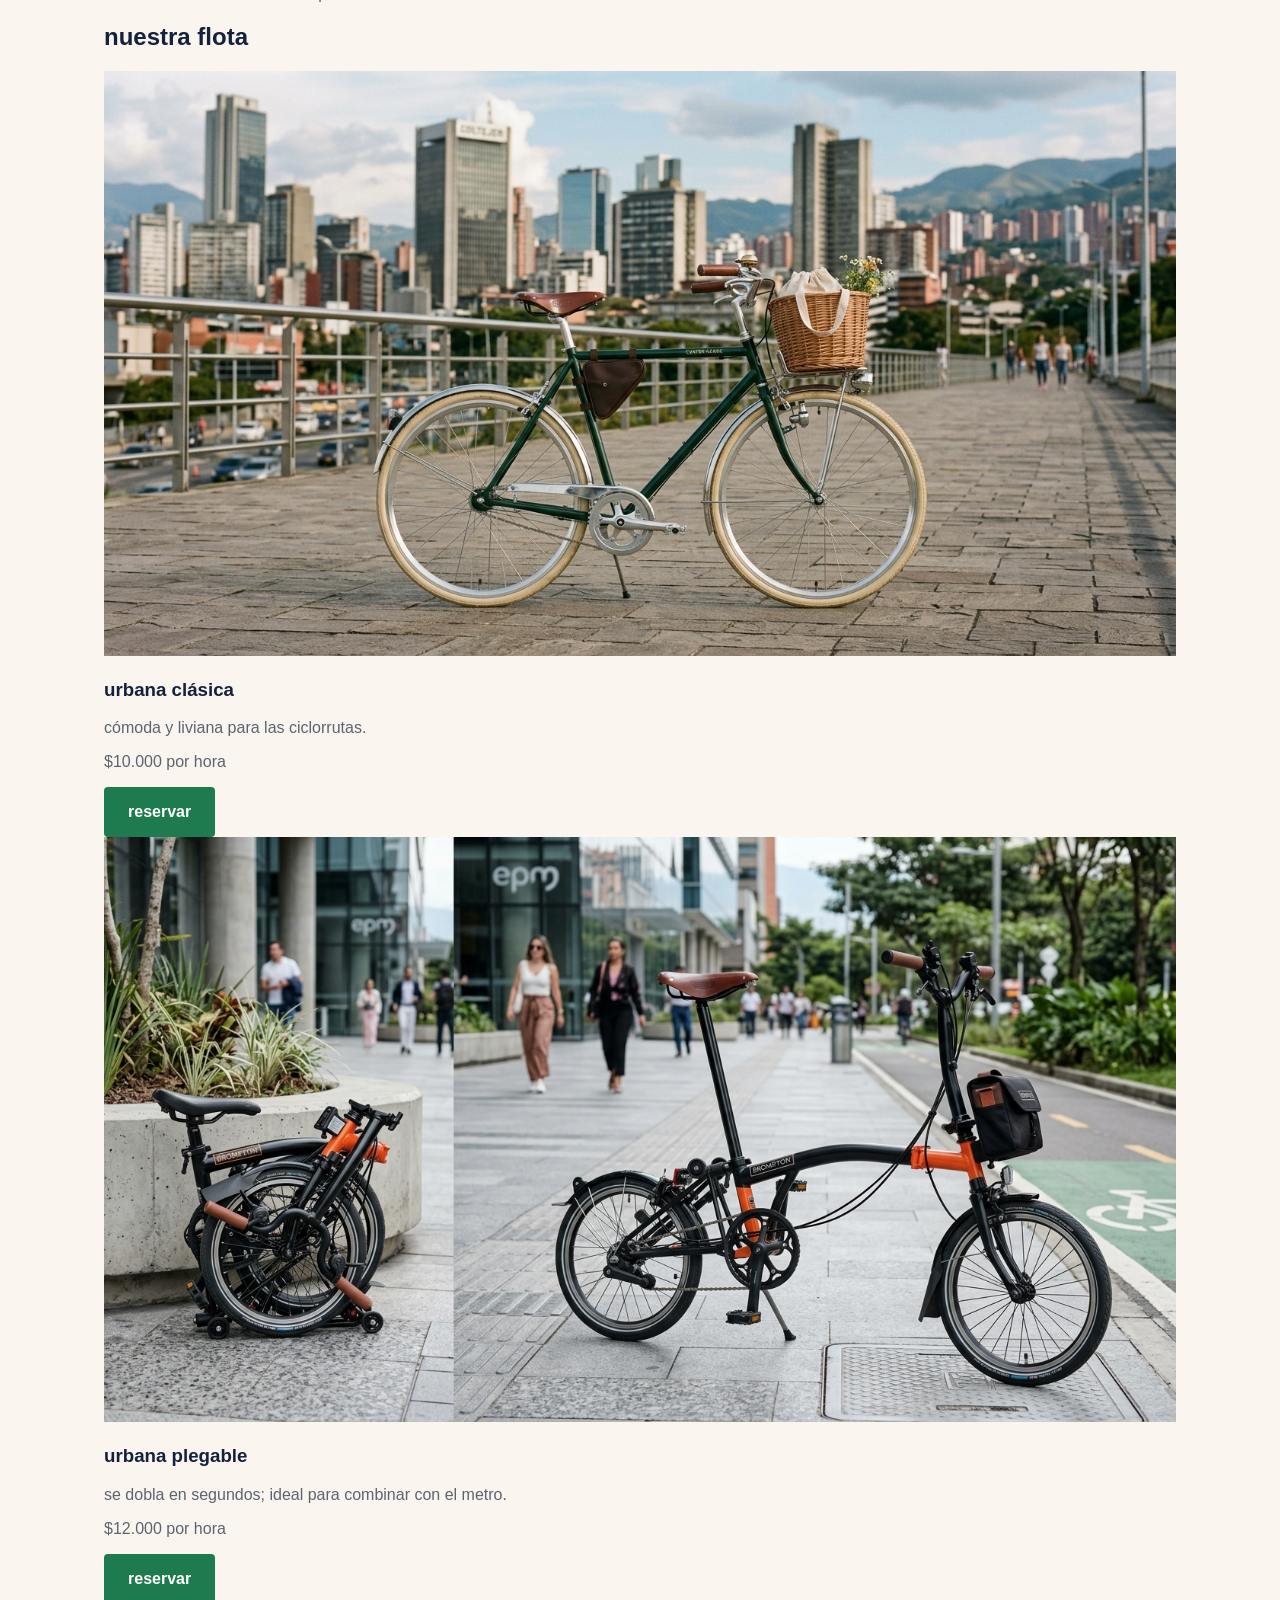
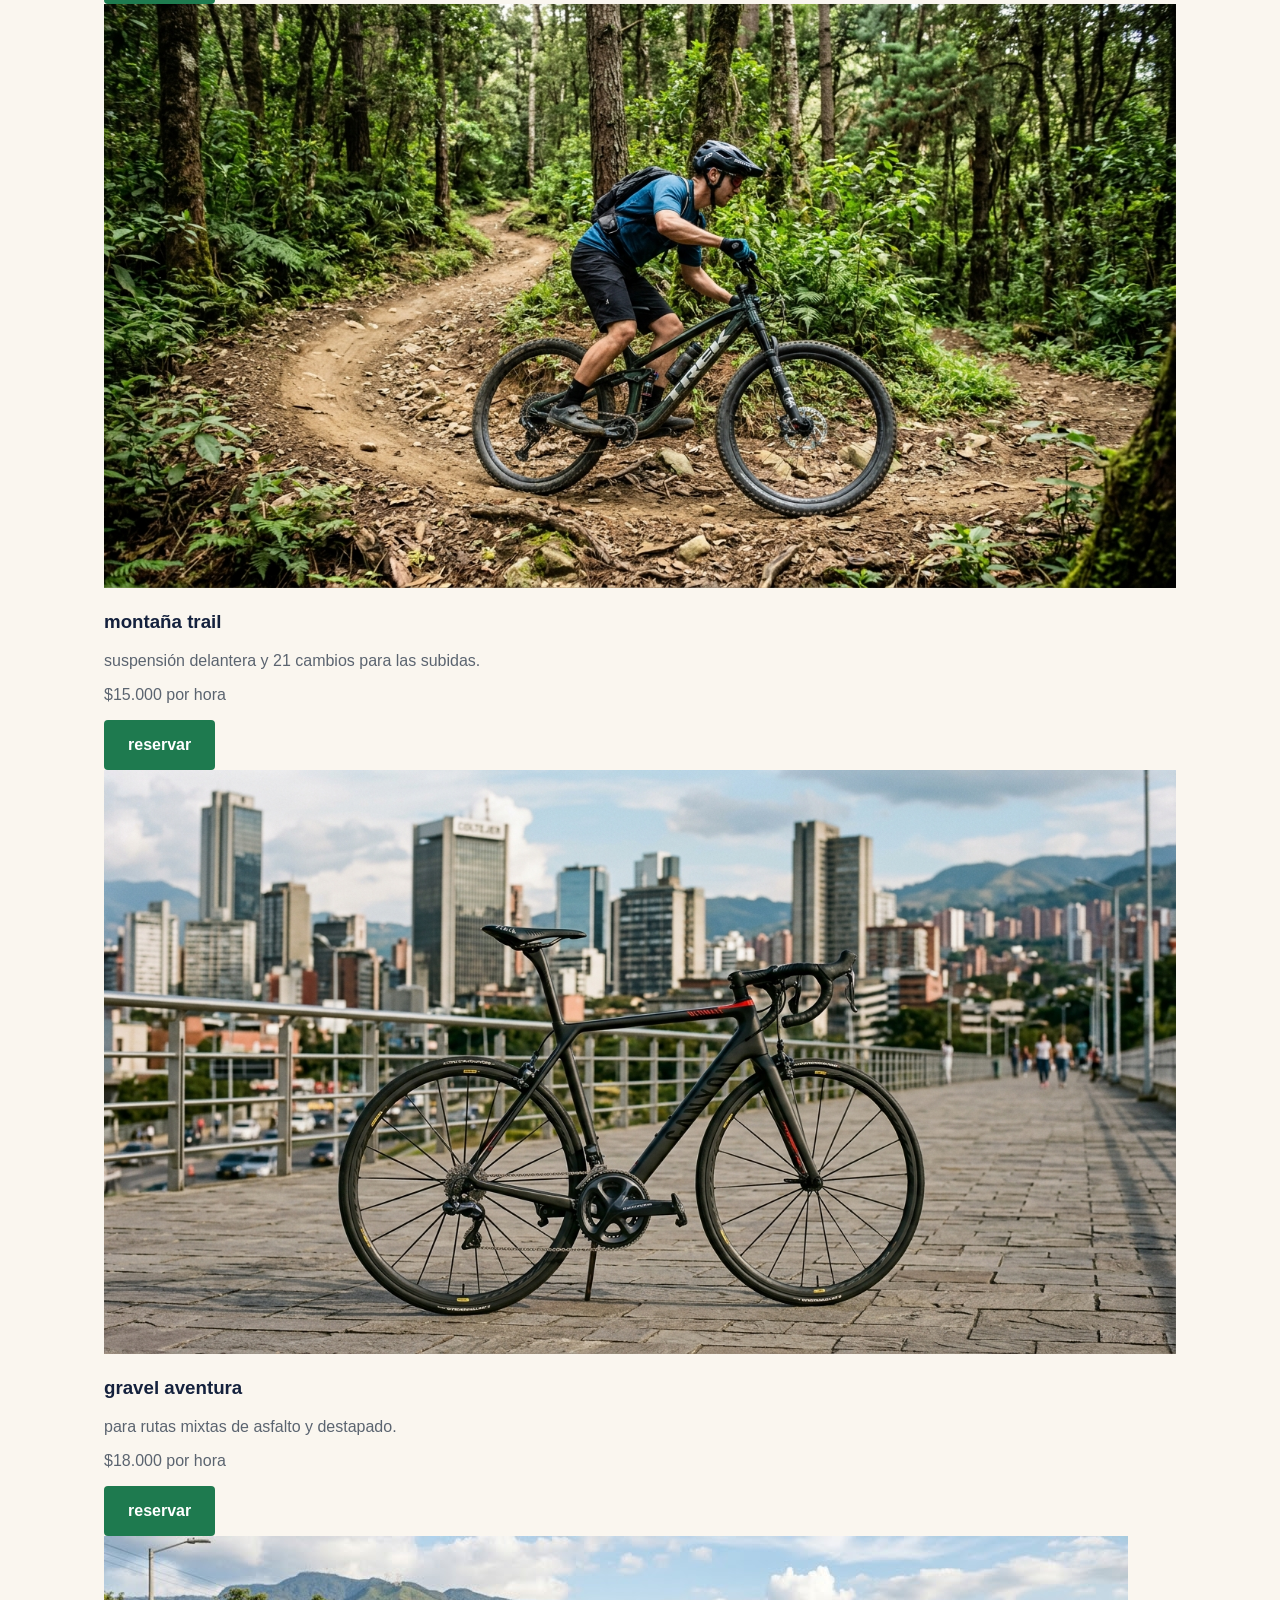
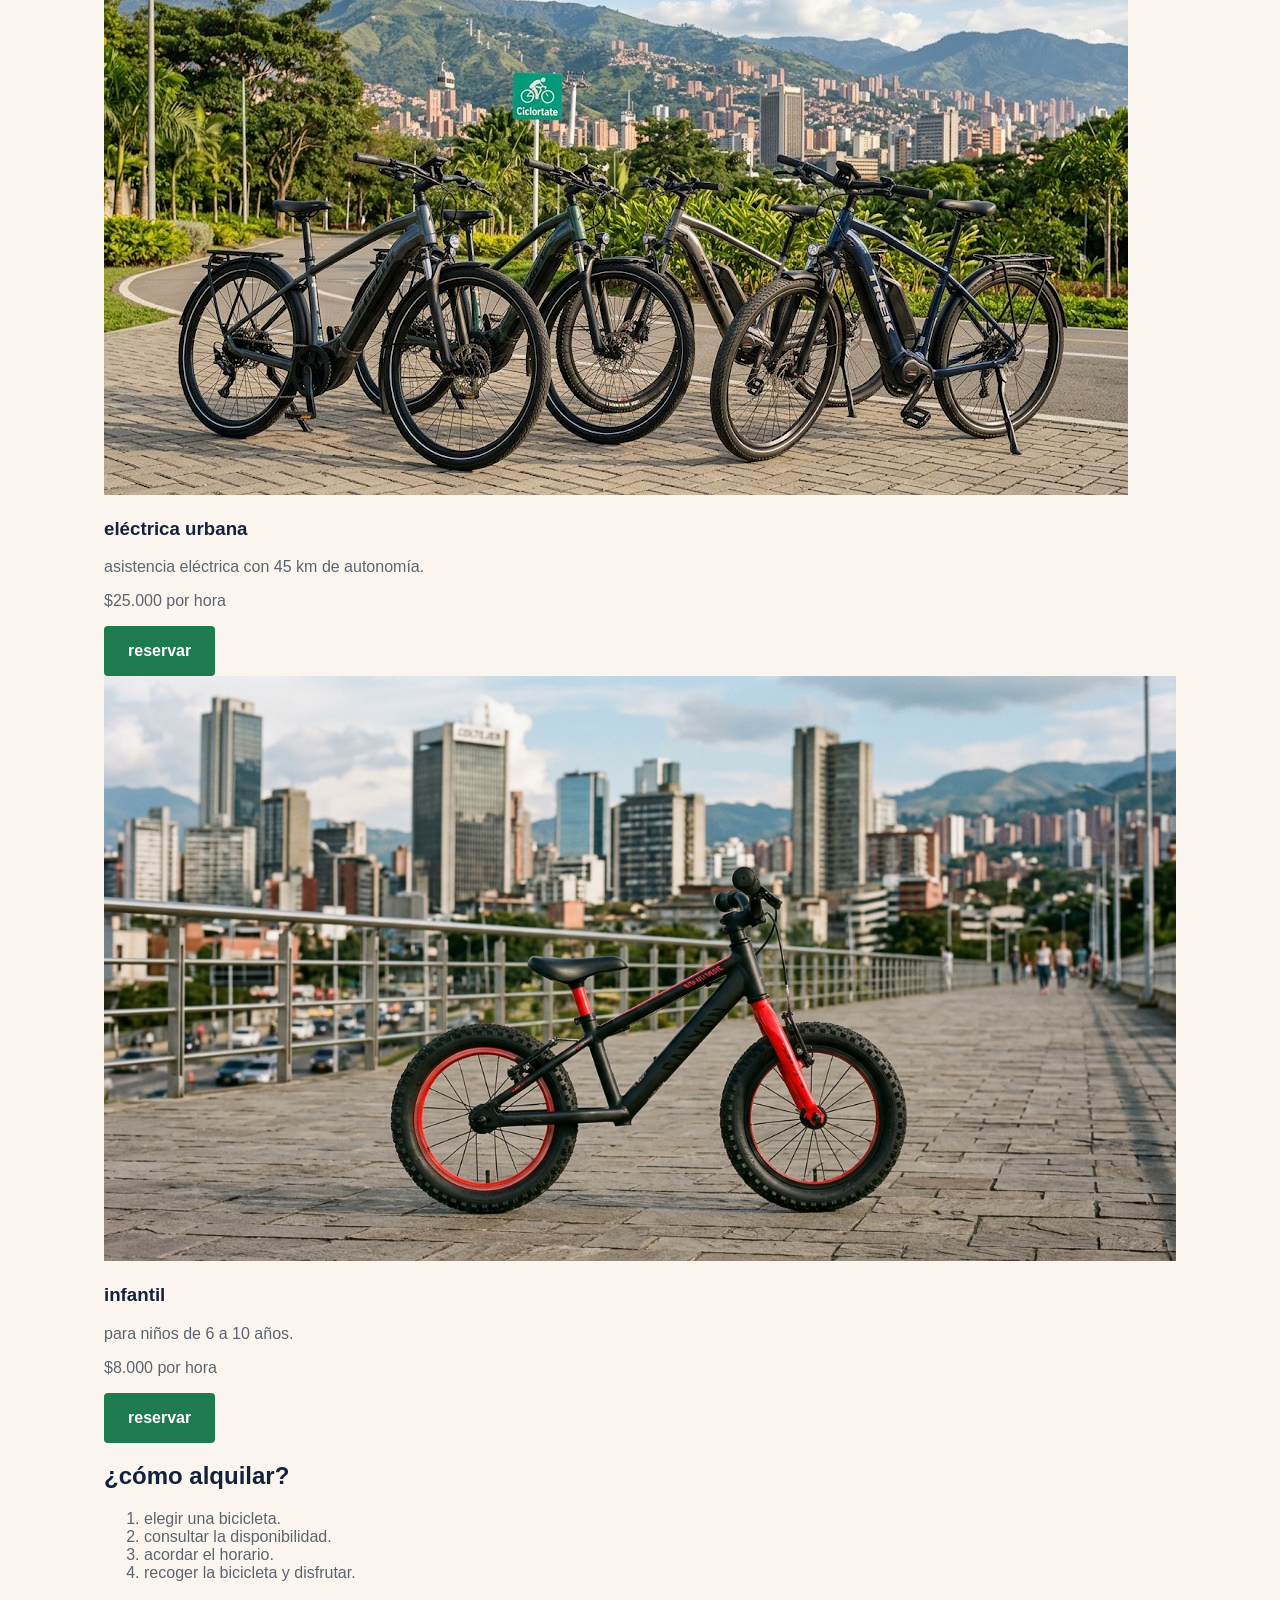
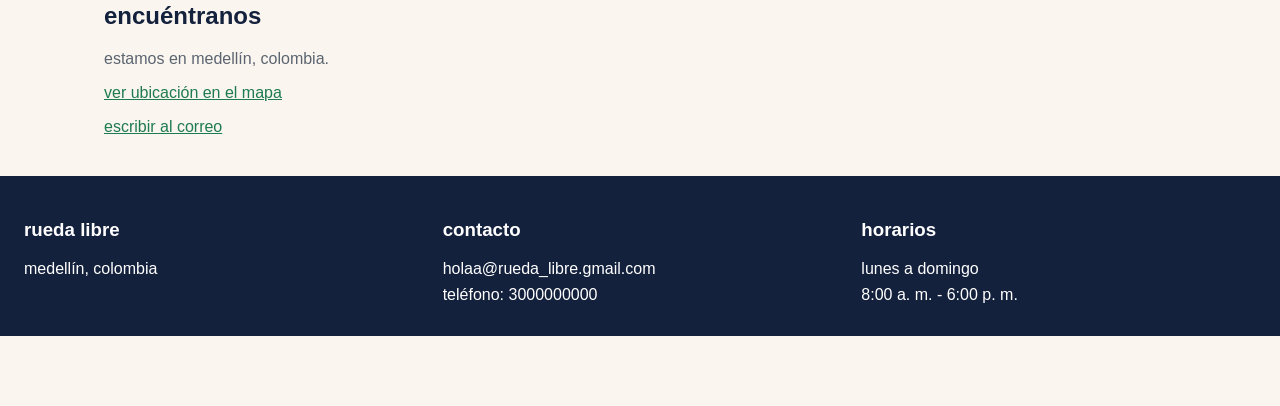
==== commit afe45eeb: "se termina el minireto 2 de la semana dos" ====
--- a/index.html
+++ b/index.html
@@ -21,25 +21,55 @@
     </header>
 
     <main>
-        <img src="img/portada.jpg" alt="bicicletas de rueda libre" width="400">
+        <section class="portada">
+    <div class="portada-texto">
+        <h2>bienvenidos a rueda libre</h2>
+        <p>somos un negocio de medellín que alquila bicicletas y ofrece recorridos por la ciudad.</p>
+        <p>disfruta de nuevas aventuras y conoce nuestra ciudad sobre ruedas.</p>
+        <a href="paginas/reservas.html" class="boton-reservar">reservar ahora</a>
+       </div>
+
+
+      <div class="portada-imagen">
+        <img src="img/portada.jpg" alt="bicicletas de rueda libre">
+      </div>
+    </section>
 
         <section>
             <h2>¿quiénes somos?</h2>
             <p>somos un negocio de medellín que alquila bicicletas y ofrece recorridos por la ciudad. <a href="#encuentranos">mira dónde estamos</a>.</p>
         </section>
 
-        <section>
-            <h2>nuestros servicios</h2>
+  <section class="rutas">
+      <h2>nuestras rutas</h2>
 
-            <article>
-                <h3>alquiler de bicicletas</h3>
-                <p>alquilamos bicicletas para recorrer medellín. <strong>incluye casco y candado.</strong> es una forma <em>divertida</em> de conocer la ciudad.</p>
-                <img src="img/bicicleta.jpg" alt="bicicleta para alquilar" width="400">
+        <div class="rutas-grid">
+         <article class="ruta-card">
+            <img src="img/rutasrio.jpg" alt="ruta río y parques">
+            <h2>río y parques</h2>
+            <p>nivel: fácil</p>
+         </article>
+
+
+         <article class="ruta-card">
+            <img src="img/rutabarrios.jpg" alt="ruta sabores de barrio">
+            <h2>sabores de barrio</h2>
+            <p>nivel: medio</p>
+         </article>
+
+
+          <article class="ruta-card">
+            <img src="img/rutapalmas.jpg" alt="ruta reto las palmas">
+            <h2>reto las palmas</h2>
+            <p>nivel: difícil</p>
             </article>
+            </div>
+      </section>
+
 
             <article class="servicio-electrico">
                 <span class="etiqueta-nuevo">nuevo</span>
-                <h3>alquiler de bicicletas eléctricas</h3>
+                <h2>alquiler de bicicletas eléctricas</h2>
                 <p>alquilamos bicicletas eléctricas para recorrer medellín. incluyen casco y candado.</p>
                 <img src="img/bicielectrica.jpg" alt="bicicleta eléctrica para alquilar" width="400">
             </article>
--- a/css/styles.css
+++ b/css/styles.css
@@ -317,3 +317,92 @@
     }
 }
 
+
+.portada {
+   display: grid;
+ grid-template-columns: 1fr 1fr;
+   gap: 2rem;
+   align-items: center;
+   min-height: 30vh;
+}
+
+.portada-texto {
+   display: flex;
+   flex-direction:column;
+   justify-content:center;
+}
+
+.portada-imagen img {
+   width: 100%;
+   height: auto;
+   display: block;
+   border-radius: 8px;
+}
+
+.rutas {
+   margin-top: 2rem;
+   margin-bottom: 2rem;
+}
+
+.rutas-grid {
+   display: grid;
+   grid-template-columns: repeat(3, 1fr);
+   gap: 1.5rem;
+}
+
+.ruta-card {
+   padding: 1.5rem;
+   border: 1px solid #5B6470;
+   border-radius: 8px;
+   background-color: white;
+}
+
+.ruta-card img {
+   width: 90%;
+   height: 160px;
+   object-fit: cover;
+}
+
+.reservas-layout {
+   display: grid;
+   grid-template-columns: 2fr 1fr;
+   gap: 2rem;
+   align-items: start;
+}
+
+.formulario fieldset {
+   margin-bottom: 1rem;
+}
+
+.campos-fila {
+   display: flex;
+   gap: 1rem;
+}
+
+.campos-fila > div {
+   flex: 1;
+   min-width: 0;
+}
+
+.campos-fila input {
+   width: 100%;
+}
+
+.contacto {
+   padding: 1.5rem;
+   border: 1px solid #5B6470;
+   border-radius: 8px;
+   background-color: white;
+}
+
+@media (max-width: 600px) {
+   .portada,
+   .reservas-layout,
+   .rutas-grid {
+      grid-template-columns: 1fr;
+   }
+
+   .campos-fila {
+      flex-direction: column;
+   }
+}
